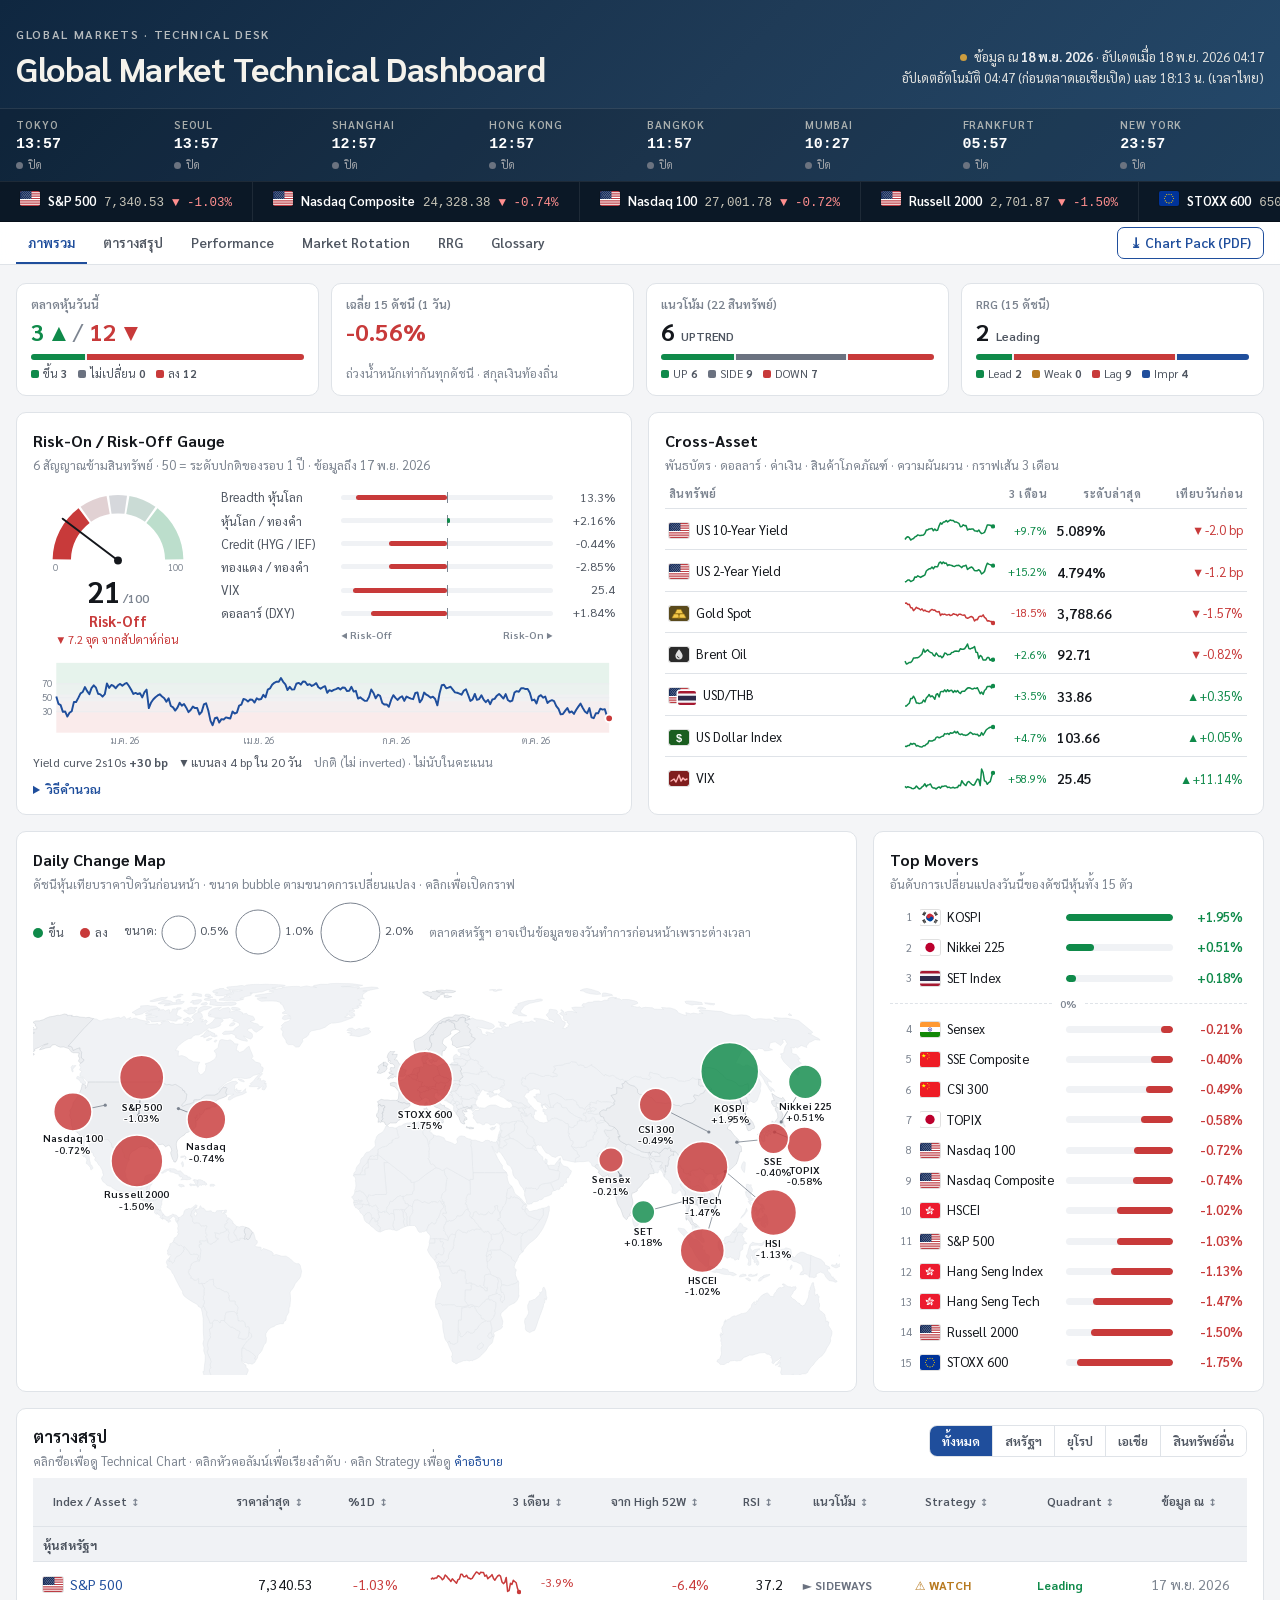
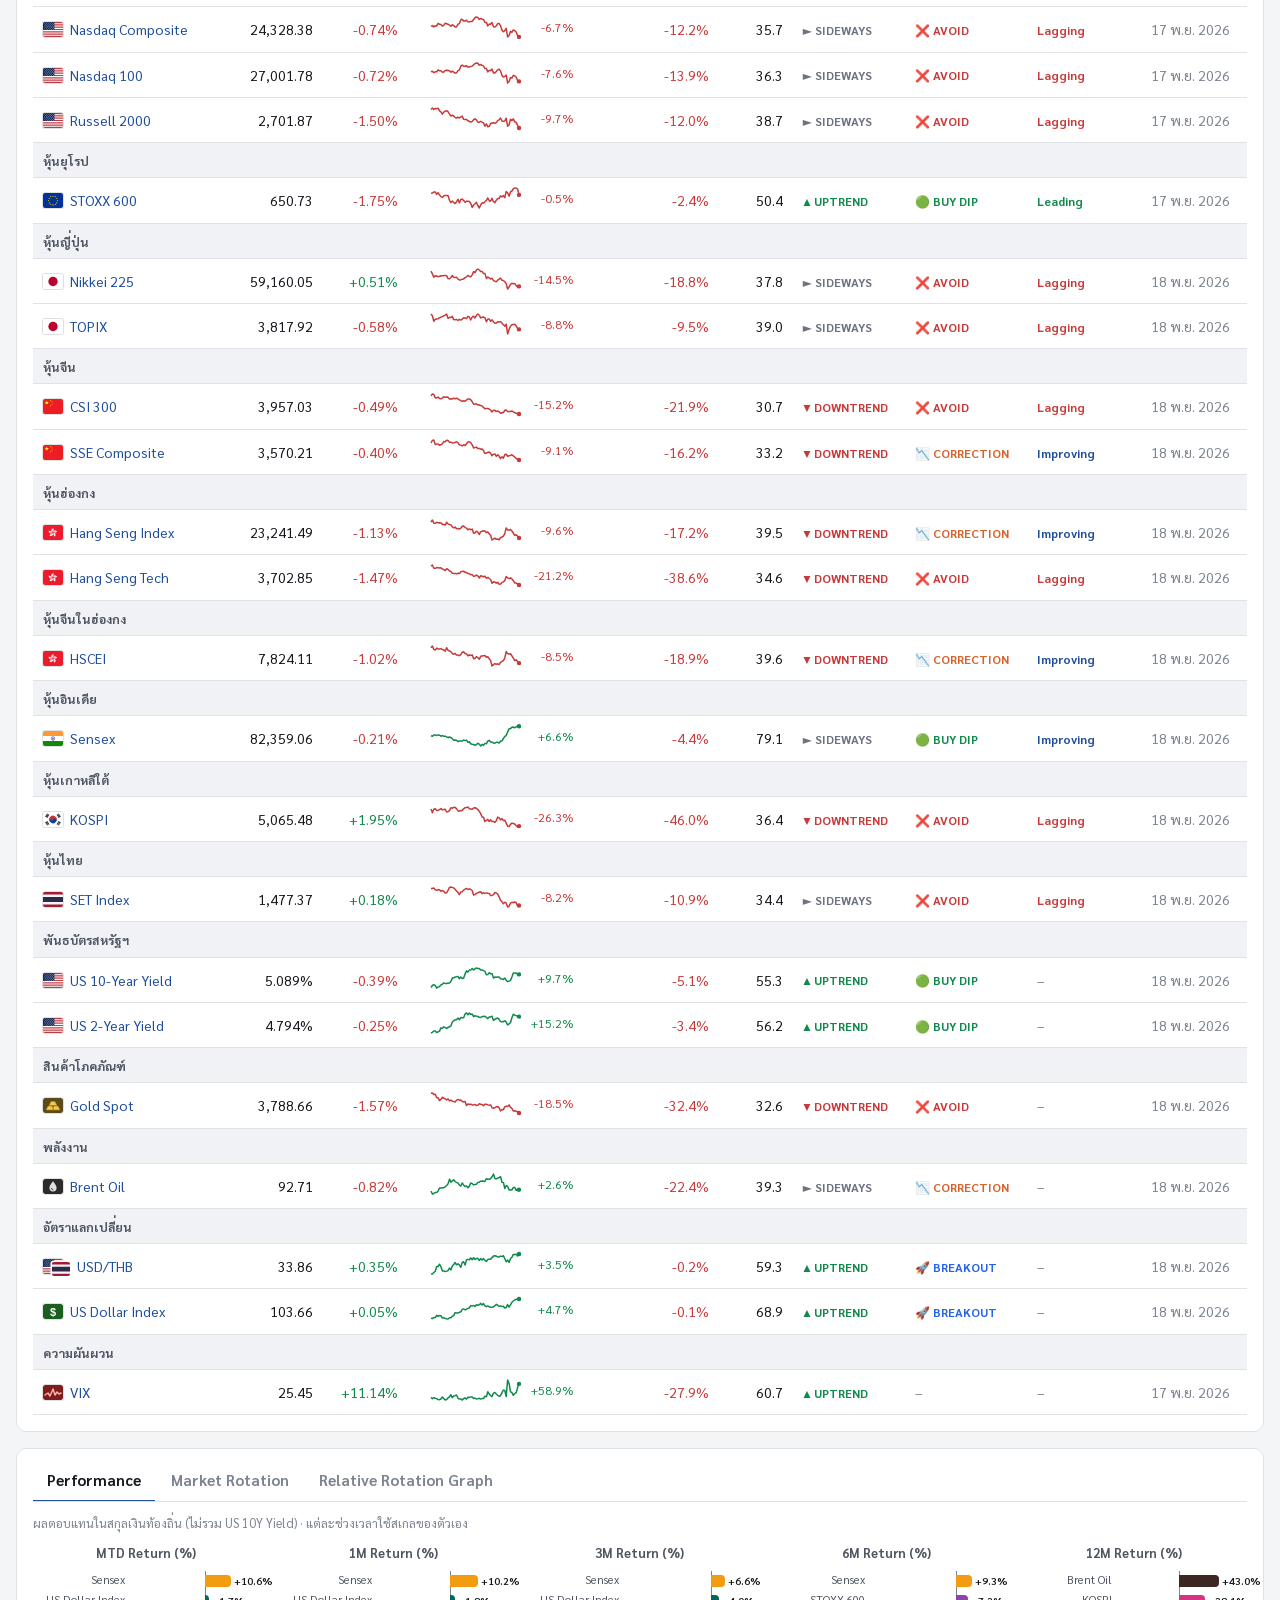
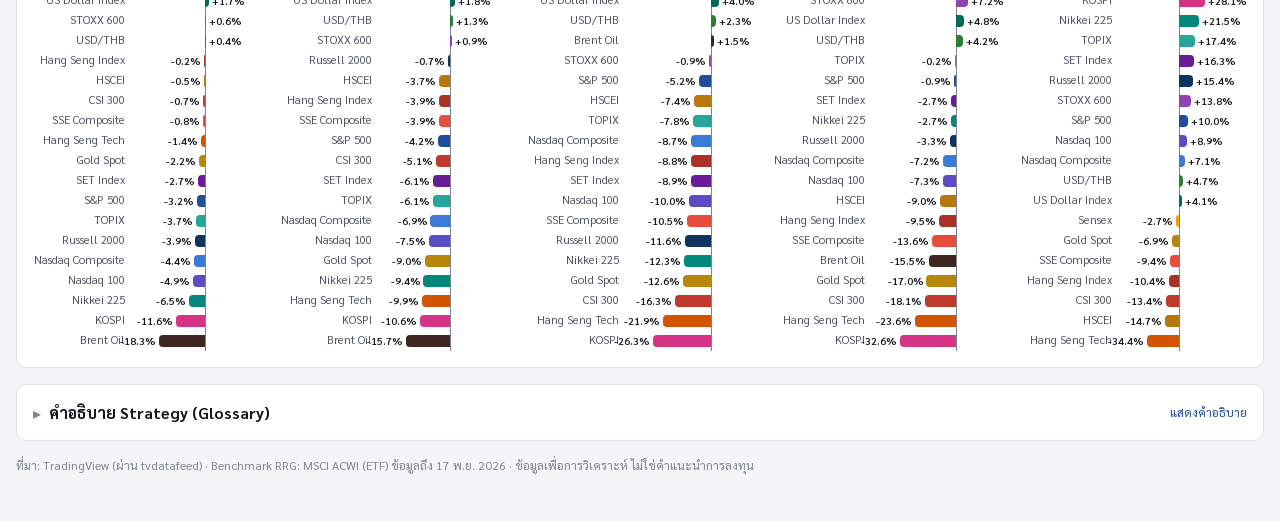
==== site/index.html @ d896a3d2 "Version query strings on CSS/JS so browsers never mix old and new files Co-Authored-By: Claude Opus " ====
<!doctype html>
<html lang="th">
<head>
<meta charset="utf-8">
<meta name="viewport" content="width=device-width, initial-scale=1">
<title>Global Market Technical Dashboard</title>
<link rel="preconnect" href="https://fonts.googleapis.com">
<link rel="stylesheet" href="https://fonts.googleapis.com/css2?family=Sarabun:wght@400;500;600;700&display=swap">
<link rel="stylesheet" href="assets/style.css?v=20261118a">
</head>
<body>
<header class="masthead">
  <div class="mast-inner">
    <div class="brand">
      <span class="eyebrow">Global Markets · Technical Desk</span>
      <h1>Global Market Technical Dashboard</h1>
    </div>
    <div class="mast-meta">
      <div><span class="live-dot"></span><span id="asof">กำลังโหลดข้อมูล…</span></div>
      <div>อัปเดตอัตโนมัติ 04:47 (ก่อนตลาดเอเชียเปิด) และ 18:13 น. (เวลาไทย)</div>
    </div>
  </div>
  <div class="clocks" id="clocks" aria-label="เวลาท้องถิ่นและสถานะตลาด"></div>
</header>
<div class="ticker-shell" aria-label="ระดับดัชนีล่าสุดและการเปลี่ยนแปลงรายวัน">
  <div class="ticker-track" id="ticker"></div>
</div>
<nav class="secnav" id="secnav" aria-label="ไปยังส่วนต่างๆ">
  <div class="secnav-inner">
    <a href="#overview">ภาพรวม</a>
    <a href="#summary">ตารางสรุป</a>
    <a href="#performance" data-tab="performance">Performance</a>
    <a href="#rotation" data-tab="rotation">Market Rotation</a>
    <a href="#rrg" data-tab="rrg">RRG</a>
    <a href="#glossary">Glossary</a>
    <a class="nav-pack" href="pack.html" target="_blank" rel="noopener" title="รวมกราฟเทคนิคทุกสินทรัพย์เป็น PDF ไฟล์เดียว">⤓ Chart Pack (PDF)</a>
  </div>
</nav>
<div class="wrap">

  <section id="overview" class="anchor">
    <div class="pulse" id="pulse"></div>

    <div class="macro-grid">
      <section class="card risk-card" id="risk" hidden>
        <div class="card-head">
          <div>
            <h2>Risk-On / Risk-Off Gauge</h2>
            <p class="sub" id="risk-sub">6 สัญญาณข้ามสินทรัพย์ · 50 = ระดับปกติของรอบ 1 ปี</p>
          </div>
        </div>
        <div class="risk-grid">
          <div class="risk-dial" id="risk-dial"></div>
          <div class="risk-comps" id="risk-comps"></div>
        </div>
        <div class="risk-hist">
          <div id="risk-hist"></div>
          <div class="risk-curve" id="risk-curve"></div>
        </div>
        <details class="risk-method">
          <summary>วิธีคำนวณ</summary>
          <ol>
            <li>แต่ละสัญญาณถูกแปลงเป็น <b>percentile เทียบกับตัวเองในรอบ 252 วันทำการ</b> (0 = ต่ำสุดของปี, 100 = สูงสุดของปี) ใช้เฉพาะข้อมูลถึงวันนั้น ไม่มองไปข้างหน้า</li>
            <li>สัญญาณที่ค่าสูงแปลว่ากลัว (VIX, ดอลลาร์แข็ง) จะกลับด้าน (100 − percentile)</li>
            <li>คะแนน = ค่าเฉลี่ยของทุกสัญญาณ · ≥ 70 Risk-On · 55–70 เอียง Risk-On · 45–55 Neutral · 30–45 เอียง Risk-Off · ≤ 30 Risk-Off</li>
            <li>ทุกสัญญาณเทียบบนปฏิทินวันทำการของตลาดสหรัฐฯ (ตาม ACWI) เพื่อให้อัตราส่วนเทียบวันเดียวกันเสมอ</li>
            <li>Yield curve 2s10s แสดงประกอบเท่านั้น ไม่นับในคะแนน เพราะ yield ขึ้นได้ทั้งตอนตลาดกล้าเสี่ยงและตอนกังวลเงินเฟ้อ</li>
          </ol>
          <p class="muted">ชี้ที่แต่ละแถบเพื่อดูความหมายของสัญญาณ · เป็นเครื่องมือดูภาวะตลาด ไม่ใช่สัญญาณซื้อขาย · HYG/IEF และทองแดง (HG1!) ใช้คำนวณเท่านั้น</p>
        </details>
      </section>

      <section class="card xasset-card">
        <h2>Cross-Asset</h2>
        <p class="sub">พันธบัตร · ดอลลาร์ · ค่าเงิน · สินค้าโภคภัณฑ์ · ความผันผวน · กราฟเส้น 3 เดือน</p>
        <div class="xasset" id="xasset"></div>
      </section>
    </div>

    <div class="overview-grid">
      <section class="card map-card">
        <div class="card-head">
          <div>
            <h2>Daily Change Map</h2>
            <p class="sub">ดัชนีหุ้นเทียบราคาปิดวันก่อนหน้า · ขนาด bubble ตามขนาดการเปลี่ยนแปลง · คลิกเพื่อเปิดกราฟ</p>
          </div>
          <div class="map-legend" id="map-legend"></div>
        </div>
        <div class="scroll-x"><div id="worldmap" class="worldmap"></div></div>
      </section>

      <aside class="side-col">
        <section class="card">
          <h2>Top Movers</h2>
          <p class="sub">อันดับการเปลี่ยนแปลงวันนี้ของดัชนีหุ้นทั้ง 15 ตัว</p>
          <div class="movers" id="movers"></div>
        </section>
      </aside>
    </div>
  </section>

  <section class="card anchor" id="summary">
    <div class="card-head">
      <div>
        <h2>ตารางสรุป</h2>
        <p class="sub">คลิกชื่อเพื่อดู Technical Chart · คลิกหัวคอลัมน์เพื่อเรียงลำดับ · คลิก Strategy เพื่อดู <a href="#glossary">คำอธิบาย</a></p>
      </div>
      <div class="seg" id="region-filter" role="group" aria-label="กรองตามภูมิภาค"></div>
    </div>
    <div class="scroll-x">
      <table class="sum" id="sum"></table>
    </div>
  </section>

  <section class="card anchor" id="analysis">
    <div class="tabs" role="tablist" id="tabs">
      <button role="tab" data-tab="performance" id="tab-performance" aria-controls="pane-performance">Performance</button>
      <button role="tab" data-tab="rotation" id="tab-rotation" aria-controls="pane-rotation">Market Rotation</button>
      <button role="tab" data-tab="rrg" id="tab-rrg" aria-controls="pane-rrg">Relative Rotation Graph</button>
    </div>

    <div class="pane" role="tabpanel" id="pane-performance" aria-labelledby="tab-performance">
      <p class="sub">ผลตอบแทนในสกุลเงินท้องถิ่น (ไม่รวม US 10Y Yield) · แต่ละช่วงเวลาใช้สเกลของตัวเอง</p>
      <div class="perf-grid" id="perf"></div>
    </div>

    <div class="pane" role="tabpanel" id="pane-rotation" aria-labelledby="tab-rotation" hidden>
      <p class="sub">ผลตอบแทนรายเดือนย้อนหลัง 6 เดือน เรียงจากดีที่สุดลงไป · เดือนล่าสุดเป็น MTD · ชี้ที่ช่องเพื่อไล่ดูสินทรัพย์เดียวกันทุกเดือน</p>
      <div class="scroll-x">
        <div class="rot-side"><span>Best ▲</span><span></span></div>
        <div class="rot" id="rot"></div>
        <div class="rot-side"><span>Worst ▼</span><span></span></div>
      </div>
    </div>

    <div class="pane" role="tabpanel" id="pane-rrg" aria-labelledby="tab-rrg" hidden>
      <p class="sub" id="rrg-sub">ดัชนีหุ้นเทียบ MSCI ACWI · รายสัปดาห์ · หาง 8 สัปดาห์</p>
      <div class="rrg-layout">
        <div id="rrg"></div>
        <div class="rrg-legend" id="rrg-legend"></div>
      </div>
    </div>
  </section>

  <details class="card collapsible anchor" id="glossary">
    <summary><h2>คำอธิบาย Strategy (Glossary)</h2><span class="toggle-hint"></span></summary>
    <p class="sub">ระบบตรวจเงื่อนไขจากบนลงล่าง และใช้ข้อแรกที่ตรง · ระยะห่างจาก High = ราคาปิดล่าสุดเทียบกับจุดสูงสุดในรอบ 52 สัปดาห์ (252 วันทำการ) · คำนวณจากราคาปิดรายวันล่าสุด</p>
    <div class="scroll-x">
      <table class="gloss">
        <thead><tr><th>ลำดับ</th><th>Strategy</th><th>เงื่อนไขที่ทำให้ขึ้น flag</th><th>อ่านอย่างไร / Action</th></tr></thead>
        <tbody>
          <tr>
            <td class="num">1</td>
            <td><span class="chip s-AVOID">❌ AVOID</span></td>
            <td><b>ดัชนีหุ้น:</b> อยู่ใน quadrant <span class="chip q-Lagging">Lagging</span> บน RRG<br><b>สินทรัพย์อื่น</b> (ทอง, น้ำมัน, USD/THB, DXY): แนวโน้มเป็น DOWNTREND<br><span class="muted">US10Y, US2Y และ VIX ไม่มี Strategy เพราะไม่ใช่กราฟราคา (เป็นอัตราผลตอบแทนพันธบัตรและดัชนีความกลัว)</span><br><span class="muted">มีสิทธิ์เหนือกฎข้ออื่นทั้งหมด</span></td>
            <td>ตลาดอ่อนกว่าภาพรวมโลกและโมเมนตัมยังแย่ลง ราคาที่ลงมาเยอะอาจไม่ใช่ "ของถูก" แต่เป็น falling knife · <b>ลดน้ำหนักหรือหลีกเลี่ยงไปก่อน</b></td>
          </tr>
          <tr>
            <td class="num">2</td>
            <td><span class="chip s-BREAKOUT">🚀 BREAKOUT</span></td>
            <td>ห่างจาก High <b>น้อยกว่า 2%</b> (ทำ New High หรือจ่อเบรกไฮ)</td>
            <td>แข็งแรงที่สุด แต่ราคาแพงแล้ว · <b>คนมีของ:</b> Let profit run · <b>คนไม่มีของ:</b> ระวังไล่ราคา เพราะต้นทุนสูง</td>
          </tr>
          <tr>
            <td class="num">3</td>
            <td><span class="chip s-BUY-DIP">🟢 BUY DIP</span></td>
            <td>ห่างจาก High <b>-2% ถึง -10%</b> และราคา<b>ยังยืนเหนือ EMA50</b></td>
            <td>ยังเป็นขาขึ้น แต่ย่อตัวลงมาในโซนปลอดภัย · <b>จังหวะเข้า "ไม้แรก" หรือซื้อเพิ่มที่ได้เปรียบที่สุด</b></td>
          </tr>
          <tr>
            <td class="num">4</td>
            <td><span class="chip s-WATCH">⚠️ WATCH</span></td>
            <td>ห่างจาก High <b>-2% ถึง -10%</b> แต่ราคา<b>หลุดต่ำกว่า EMA50</b> แล้ว</td>
            <td>ย่อตัวแล้วทรงเริ่มเสีย · <b>อย่าเพิ่งรับมีด</b> รอให้กราฟกลับมายืนเหนือ EMA50 ได้ก่อน</td>
          </tr>
          <tr>
            <td class="num">5</td>
            <td><span class="chip s-CORRECTION">📉 CORRECTION</span></td>
            <td>ห่างจาก High <b>มากกว่า -10%</b></td>
            <td>พักตัวลึกเกินไป · <b>ระวังจนกว่าโมเมนตัมจะกลับมา</b> ให้ดูประกอบกับ quadrant (Improving = เริ่มฟื้น) และ Bullish divergence ในหน้ากราฟ</td>
          </tr>
        </tbody>
      </table>
    </div>

    <h3 class="gh">ตัวประกอบที่ใช้ตัดสิน</h3>
    <div class="gloss-grid">
      <div>
        <b>แนวโน้ม (Trend)</b>
        <ul>
          <li><span class="chip t-UPTREND">▲ UPTREND</span> ราคา &gt; EMA50 &gt; EMA200</li>
          <li><span class="chip t-DOWNTREND">▼ DOWNTREND</span> ราคา &lt; EMA50 &lt; EMA200</li>
          <li><span class="chip t-SIDEWAYS">► SIDEWAYS</span> กรณีอื่นทั้งหมด เช่น ราคาอยู่ระหว่าง 2 เส้น</li>
        </ul>
      </div>
      <div>
        <b>Quadrant (RRG เทียบ MSCI ACWI)</b>
        <ul>
          <li><span class="chip q-Leading">Leading</span> แข็งกว่าตลาดโลก และยังแข็งขึ้น</li>
          <li><span class="chip q-Weakening">Weakening</span> แข็งกว่าตลาดโลก แต่เริ่มแผ่ว</li>
          <li><span class="chip q-Lagging">Lagging</span> อ่อนกว่าตลาดโลก และยังอ่อนลง</li>
          <li><span class="chip q-Improving">Improving</span> อ่อนกว่าตลาดโลก แต่เริ่มฟื้น</li>
        </ul>
        <span class="muted">วงจรปกติหมุนตามเข็มนาฬิกา: Improving → Leading → Weakening → Lagging · มีเฉพาะดัชนีหุ้น</span>
      </div>
      <div>
        <b>RSI (14) ในหน้ากราฟ</b>
        <ul>
          <li><b>Overbought</b> RSI ≥ 70 · <b>Oversold</b> RSI ≤ 30 · นอกนั้น Neutral</li>
          <li><b>Bullish divergence</b> ราคาทำจุดต่ำใหม่ แต่ RSI ทำจุดต่ำที่สูงขึ้น = แรงขายเริ่มหมด</li>
          <li><b>Bearish divergence</b> ราคาทำจุดสูงใหม่ แต่ RSI ทำจุดสูงที่ต่ำลง = แรงซื้อเริ่มหมด</li>
        </ul>
      </div>
    </div>
    <p class="muted" style="margin:12px 0 0;font-size:12px">Strategy เป็นการคัดกรองเชิงปริมาณตามกฎด้านบนเท่านั้น ควรดูกราฟและแนวรับแนวต้านประกอบเสมอ · ไม่ใช่คำแนะนำการลงทุน</p>
  </details>

  <footer class="foot" id="foot">ที่มา: TradingView</footer>
</div>
<script src="assets/vendor/d3.min.js"></script>
<script src="assets/vendor/topojson-client.min.js"></script>
<script src="assets/common.js?v=20261118a"></script>
<script src="assets/worldmap.js?v=20261118a"></script>
<script src="assets/overview.js?v=20261118a"></script>
<script src="assets/dashboard.js?v=20261118a"></script>
</body>
</html>
---- site/assets/style.css ----
:root {
  color-scheme: light;
  --bg: #f4f5f7;
  --surface: #ffffff;
  --surface-2: #f0f2f5;
  --border: #dfe3e8;
  --text: #14171c;
  --text-2: #4f5661;
  --text-3: #7c8490;
  --accent: #1f4e9c;
  --up: #0f8a4a;
  --down: #c83a3a;
  --neutral: #6b7280;
  --warn: #b7791f;
  --grid: #eceef1;
  --q-leading: rgba(15, 138, 74, .08);
  --q-weakening: rgba(183, 121, 31, .09);
  --q-lagging: rgba(200, 58, 58, .08);
  --q-improving: rgba(31, 78, 156, .08);
  --candle-up: #26a69a;
  --candle-down: #ef5350;
  --ema50: #2962ff;
  --ema200: #c2185b;
  --rsi: #5b6bd6;
  --support: #0f8a4a;
  --resist: #c83a3a;
  --div-bull: #0f8a4a;
  --div-bear: #c83a3a;
}
@media screen and (prefers-color-scheme: dark) {
  :root:not([data-theme="light"]) {
    color-scheme: dark;
    --bg: #111317;
    --surface: #1a1d22;
    --surface-2: #22262c;
    --border: #2e333a;
    --text: #eceef1;
    --text-2: #b4bac3;
    --text-3: #868d97;
    --accent: #6fa0f0;
    --up: #36c27a;
    --down: #ef6b6b;
    --neutral: #9aa1ab;
    --warn: #e3a948;
    --grid: #262a31;
    --q-leading: rgba(54, 194, 122, .10);
    --q-weakening: rgba(227, 169, 72, .10);
    --q-lagging: rgba(239, 107, 107, .10);
    --q-improving: rgba(111, 160, 240, .10);
    --ema50: #5b8cff;
    --ema200: #f06292;
    --rsi: #8f9cf0;
    --support: #36c27a;
    --resist: #ef6b6b;
    --div-bull: #36c27a;
    --div-bear: #ef6b6b;
  }
}
:root[data-theme="dark"] {
  color-scheme: dark;
  --bg: #111317; --surface: #1a1d22; --surface-2: #22262c; --border: #2e333a;
  --text: #eceef1; --text-2: #b4bac3; --text-3: #868d97; --accent: #6fa0f0;
  --up: #36c27a; --down: #ef6b6b; --neutral: #9aa1ab; --warn: #e3a948; --grid: #262a31;
  --q-leading: rgba(54,194,122,.10); --q-weakening: rgba(227,169,72,.10);
  --q-lagging: rgba(239,107,107,.10); --q-improving: rgba(111,160,240,.10);
  --ema50: #5b8cff; --ema200: #f06292; --rsi: #8f9cf0;
  --support: #36c27a; --resist: #ef6b6b; --div-bull: #36c27a; --div-bear: #ef6b6b;
}

* { box-sizing: border-box; }
html, body { margin: 0; }
body {
  background: var(--bg);
  color: var(--text);
  font-family: "Sarabun", "Noto Sans Thai", system-ui, -apple-system, "Segoe UI", sans-serif;
  font-size: 14px;
  line-height: 1.45;
}
a { color: var(--accent); text-decoration: none; }
a:hover { text-decoration: underline; }

.wrap { max-width: 1320px; margin: 0 auto; padding: 0 16px 48px; }
/* ---------- masthead + ticker ribbon (fixed colors, same in light/dark) ---------- */
.masthead { background: linear-gradient(135deg, #0f2740 0%, #1f3b57 55%, #24496b 100%); color: #f4f2ec; }
.mast-inner {
  max-width: 1320px; margin: 0 auto; padding: 26px 16px 20px;
  display: flex; flex-wrap: wrap; gap: 12px 32px; align-items: flex-end; justify-content: space-between;
}
.brand { display: flex; flex-direction: column; gap: 6px; }
.brand .eyebrow { font-size: 12px; letter-spacing: .14em; text-transform: uppercase; opacity: .72; font-weight: 600; }
.brand h1 { margin: 0; font-size: clamp(24px, 3.4vw, 34px); font-weight: 700; letter-spacing: -.01em; line-height: 1.15; }
.mast-meta { text-align: right; font-size: 13px; line-height: 1.6; opacity: .9; }
.mast-meta b { color: #fff; }
.live-dot {
  display: inline-block; width: 7px; height: 7px; border-radius: 50%; background: #e0a83c;
  margin-right: 7px; position: relative; top: -1px; box-shadow: 0 0 0 0 rgba(224,168,60,.6);
  animation: pulse 2.4s ease-out infinite;
}
@keyframes pulse { 0% { box-shadow: 0 0 0 0 rgba(224,168,60,.55); } 70%,100% { box-shadow: 0 0 0 7px rgba(224,168,60,0); } }

.ticker-shell { background: #0b1826; border-top: 1px solid rgba(255,255,255,.08); border-bottom: 1px solid rgba(0,0,0,.3); overflow: hidden; margin-bottom: 20px; }
.ticker-track { display: flex; width: max-content; animation: ticker-scroll 70s linear infinite; }
.ticker-shell:hover .ticker-track { animation-play-state: paused; }
.ticker-track .dup { display: contents; }
@keyframes ticker-scroll { from { transform: translateX(0); } to { transform: translateX(-50%); } }
.ticker-item {
  display: flex; align-items: baseline; gap: 8px; padding: 9px 20px; font-size: 13px; white-space: nowrap;
  color: #e7e4d8; border-right: 1px solid rgba(255,255,255,.08); text-decoration: none;
}
a.ticker-item:hover { background: rgba(255,255,255,.06); text-decoration: none; }
.ticker-item b { font-weight: 600; color: #fff; }
.ticker-item .lvl, .ticker-item .chg { font-variant-numeric: tabular-nums; font-family: ui-monospace, "Cascadia Mono", Consolas, monospace; font-size: 12.5px; }
.ticker-item .lvl { color: #c9c6b9; }
.ticker-up { color: #5fd15f; }
.ticker-down { color: #ff8f8f; }
.ticker-flat { color: #b4b2a8; }
@media (prefers-reduced-motion: reduce) {
  .ticker-track { animation: none; }
  .ticker-shell { overflow-x: auto; }
  .ticker-track .dup { display: none; }
}

.card {
  background: var(--surface); border: 1px solid var(--border); border-radius: 10px;
  padding: 16px; margin-bottom: 16px;
}
.card h2 { font-size: 16px; margin: 0 0 4px; }
.card .sub { color: var(--text-3); font-size: 12.5px; margin: 0 0 12px; }
.scroll-x { overflow-x: auto; -webkit-overflow-scrolling: touch; }

/* ---------- daily change world map ---------- */
.worldmap svg { display: block; width: 100%; height: auto; }
.worldmap .land { fill: var(--surface-2); stroke: var(--border); stroke-width: .6; }
.worldmap .home { fill: var(--grid); stroke: var(--text-3); stroke-opacity: .35; }
.worldmap .leader { stroke: var(--text-3); stroke-width: 1; fill: none; }
.worldmap .anchor { fill: var(--text-3); }
.worldmap .bub { cursor: pointer; }
.worldmap .bub circle { stroke: var(--surface); stroke-width: 2; fill-opacity: .82; }
.worldmap .bub:hover circle { fill-opacity: 1; }
.worldmap .bub.up circle { fill: var(--up); }
.worldmap .bub.down circle { fill: var(--down); }
.worldmap .bub.flat circle { fill: var(--neutral); }
.worldmap .bub text {
  font-size: 13px; font-weight: 600; fill: var(--text); text-anchor: middle;
  paint-order: stroke; stroke: var(--surface); stroke-width: 3px; stroke-linejoin: round; pointer-events: none;
}
.worldmap .bub text.v { font-weight: 500; font-variant-numeric: tabular-nums; }
.map-legend { display: flex; flex-wrap: wrap; align-items: center; gap: 6px 16px; font-size: 12px; color: var(--text-2); margin-bottom: 4px; }
.map-legend svg { vertical-align: middle; }
.map-legend .sw { display: inline-block; width: 10px; height: 10px; border-radius: 50%; margin-right: 5px; vertical-align: -1px; }


/* ---------- market clocks (inside masthead) ---------- */
.clocks { border-top: 1px solid rgba(255,255,255,.10); background: rgba(0,0,0,.14); }
.clocks-inner {
  max-width: 1320px; margin: 0 auto; padding: 8px 16px;
  display: grid; grid-template-columns: repeat(8, minmax(0, 1fr)); gap: 6px 14px;
}
.clk { display: flex; flex-direction: column; gap: 1px; min-width: 0; color: #e7e4d8; }
.clk .city { font-size: 11px; letter-spacing: .08em; text-transform: uppercase; opacity: .7; font-weight: 600; white-space: nowrap; overflow: hidden; text-overflow: ellipsis; }
.clk .time { font-family: ui-monospace, "Cascadia Mono", Consolas, monospace; font-size: 15px; font-weight: 600; color: #fff; font-variant-numeric: tabular-nums; }
.clk .st { font-size: 11px; display: inline-flex; align-items: center; gap: 5px; }
.clk .st i { width: 7px; height: 7px; border-radius: 50%; background: #6b7380; display: inline-block; }
.clk.open .st { color: #7fe07f; }
.clk.open .st i { background: #4cd964; box-shadow: 0 0 0 3px rgba(76,217,100,.18); }
.clk.lunch .st { color: #f0c36a; }
.clk.lunch .st i { background: #e0a83c; }
.clk.closed .st { color: #a7a9ad; }

/* ---------- sticky section nav ---------- */
.secnav {
  position: sticky; top: 0; z-index: 20; background: color-mix(in srgb, var(--surface) 92%, transparent);
  backdrop-filter: blur(8px); border-bottom: 1px solid var(--border); margin-bottom: 18px;
}
.secnav-inner { max-width: 1320px; margin: 0 auto; padding: 0 16px; display: flex; gap: 4px; overflow-x: auto; scrollbar-width: none; }
.secnav-inner::-webkit-scrollbar { display: none; }
.secnav a {
  padding: 11px 12px 9px; font-size: 13.5px; font-weight: 600; color: var(--text-2); white-space: nowrap;
  border-bottom: 2px solid transparent; text-decoration: none;
}
.secnav a:hover { color: var(--text); text-decoration: none; }
.secnav a.on { color: var(--accent); border-bottom-color: var(--accent); }
.secnav a.nav-pack { margin-left: auto; align-self: center; padding: 5px 12px; border: 1px solid var(--accent); border-radius: 7px; color: var(--accent); }
.secnav a.nav-pack:hover { background: var(--accent); color: #fff; }
.anchor { scroll-margin-top: 58px; }
.ticker-shell { margin-bottom: 0; }

/* ---------- shared card header ---------- */
.card-head { display: flex; flex-wrap: wrap; justify-content: space-between; align-items: flex-start; gap: 8px 16px; margin-bottom: 8px; }
.card-head .sub { margin-bottom: 0; }

/* ---------- Market Pulse ---------- */
.pulse { display: grid; grid-template-columns: repeat(4, minmax(0, 1fr)); gap: 12px; margin-bottom: 16px; }
.tile {
  background: var(--surface); border: 1px solid var(--border); border-radius: 10px; padding: 12px 14px;
  display: flex; flex-direction: column; gap: 4px; min-width: 0;
}
.tile .k { font-size: 12px; color: var(--text-3); font-weight: 600; }
.tile .v { font-size: 24px; font-weight: 700; line-height: 1.2; font-variant-numeric: tabular-nums; white-space: nowrap; overflow: hidden; text-overflow: ellipsis; }
.tile .v small { font-size: 12px; font-weight: 600; color: var(--text-2); }
.tile .v .sep { color: var(--text-3); font-weight: 400; }
.tile .d { font-size: 12px; margin-top: auto; }
.stack { display: flex; height: 6px; border-radius: 3px; overflow: hidden; gap: 2px; background: var(--surface-2); margin: 4px 0 6px; }
.stack span { display: block; height: 100%; }
.stack-key { display: flex; flex-wrap: wrap; gap: 2px 10px; color: var(--text-2); font-size: 11.5px; }
.stack-key i { display: inline-block; width: 8px; height: 8px; border-radius: 2px; margin-right: 4px; }
.strat-counts { display: flex; flex-wrap: wrap; gap: 3px 10px; }
.strat-counts .chip { font-size: 11px; }
.strat-counts b { font-size: 12px; color: var(--text); }

/* ---------- asset icons (flags / drawn icons) ---------- */
.aicon { display: inline-flex; align-items: center; vertical-align: -2px; margin-right: 7px; flex: none; }
.aicon .flag, .aicon svg { display: block; width: 20px; height: 15px; border-radius: 2px; object-fit: cover;
  box-shadow: 0 0 0 1px rgba(0,0,0,.12); }
.aicon.pair { position: relative; width: 27px; height: 15px; }
.aicon.pair .flag { position: absolute; top: 0; }
.aicon.pair .flag:first-child { left: 0; }
.aicon.pair .flag:last-child { left: 9px; top: 3px; width: 18px; height: 13.5px; box-shadow: 0 0 0 1.5px var(--surface); }
.ticker-item .aicon { margin-right: 0; vertical-align: -3px; }
.ticker-item .aicon.pair .flag:last-child { box-shadow: 0 0 0 1.5px #0b1826; }
.chart-head h1 .aicon { vertical-align: 0; margin-right: 10px; }
.chart-head h1 .aicon .flag, .chart-head h1 .aicon svg { width: 28px; height: 21px; }
.mv .nm, .xasset .n { display: inline-flex; align-items: center; min-width: 0; }
.chart-head h1 .aicon.pair { width: 38px; height: 21px; }
.chart-head h1 .aicon.pair .flag:last-child { left: 12px; top: 4px; width: 24px; height: 18px; }

/* ---------- macro row: Risk gauge (left half) + Cross-Asset (right half) ---------- */
.macro-grid { display: grid; grid-template-columns: minmax(0, 1fr) minmax(0, 1fr); gap: 16px; margin-bottom: 16px; align-items: stretch; }
.macro-grid .card { margin-bottom: 0; }

/* ---------- Risk-On / Risk-Off gauge ---------- */
.risk-grid { display: grid; grid-template-columns: 170px minmax(0, 1fr); gap: 18px; align-items: center; }
.risk-dial { text-align: center; }
.risk-dial svg { display: block; width: 100%; max-width: 170px; margin: 0 auto; }
.rd-tick, .rh-tick { font-size: 10px; fill: var(--text-3); }
.rd-tick { font-size: 14px; }
.rd-score { font-size: 30px; font-weight: 700; line-height: 1; margin-top: 2px; font-variant-numeric: tabular-nums; }
.rd-score small { font-size: 12px; color: var(--text-3); font-weight: 600; margin-left: 2px; }
.rd-label { font-size: 15px; font-weight: 700; margin-top: 4px; }
.rd-chg { font-size: 11.5px; margin-top: 1px; }
.risk-comps { display: flex; flex-direction: column; gap: 5px; }
.rc { display: grid; grid-template-columns: 112px minmax(0, 1fr) 54px; align-items: center; gap: 8px; font-size: 12.5px; cursor: help; }
.rc-name { white-space: nowrap; overflow: hidden; text-overflow: ellipsis; color: var(--text-2); }
.rc-raw { text-align: right; font-variant-numeric: tabular-nums; color: var(--text-2); font-size: 12px; }
.rc-bar { position: relative; height: 5px; background: var(--surface-2); border-radius: 3px; }
.rc-bar .mid { position: absolute; left: 50%; top: -3px; bottom: -3px; width: 1px; background: var(--text-3); }
.rc-bar b { position: absolute; top: 0; bottom: 0; border-radius: 3px; }
.rc-bar b.on { background: var(--up); }
.rc-bar b.off { background: var(--down); }
.rc-axis { cursor: default; }
.rc-axis .ax { display: flex; justify-content: space-between; font-size: 10.5px; color: var(--text-3); font-weight: 600; }
.risk-hist { margin-top: 10px; }
.risk-hist svg { display: block; width: 100%; height: auto; }
.risk-curve { display: flex; flex-wrap: wrap; gap: 2px 12px; font-size: 12px; margin-top: 6px; color: var(--text-2); }
.risk-method { margin-top: 8px; font-size: 12.5px; color: var(--text-2); }
.risk-method summary { cursor: pointer; color: var(--accent); font-weight: 600; width: max-content; }
.risk-method ol { margin: 8px 0 4px; padding-left: 20px; }
.risk-method li { margin: 3px 0; }
.risk-method p { margin: 4px 0 0; }
.xasset-card .xasset a, .xasset-card .xh { grid-template-columns: minmax(0, 1fr) 146px 84px 92px; padding: 6px 4px; align-items: center; }
.xasset-card .xh { display: grid; gap: 10px; padding-top: 0; border-bottom: 1px solid var(--border);
  font-size: 11px; font-weight: 700; color: var(--text-3); text-transform: uppercase; letter-spacing: .04em; }
.xasset-card .xh span:not(:first-child) { text-align: right; }
.xasset-card .spark span { font-size: 11.5px; }
.xasset-card { display: flex; flex-direction: column; }
.xasset-card .xasset { flex: 1; justify-content: space-between; }  /* rows spread to match the gauge card height */
@media (max-width: 1100px) {
  .macro-grid { grid-template-columns: minmax(0, 1fr); }
}
@media (max-width: 640px) {
  .risk-grid { grid-template-columns: minmax(0, 1fr); }
  .xasset-card .xasset a { grid-template-columns: minmax(0, 1fr) 76px 80px; }
  .xasset-card .spark, .xasset-card .xh .sp { display: none; }
}

/* ---------- overview: map + side column ---------- */
.overview-grid { display: grid; grid-template-columns: minmax(0, 2.15fr) minmax(280px, 1fr); gap: 16px; align-items: stretch; margin-bottom: 16px; }
.overview-grid .card { margin-bottom: 0; }
.side-col { display: flex; flex-direction: column; gap: 16px; }
.map-card { display: flex; flex-direction: column; min-width: 0; }
.map-card > .scroll-x { flex: 1; display: flex; align-items: center; }
.map-card > .scroll-x > .worldmap { flex: 1; }
.side-col, .side-col .card { min-width: 0; }
.worldmap { min-width: 640px; }
.map-legend { margin-bottom: 0; }

.side-col > .card { flex: 1; display: flex; flex-direction: column; }
.movers { flex: 1; display: flex; flex-direction: column; justify-content: space-between; }
.mv {
  display: grid; grid-template-columns: 18px minmax(0, 1.3fr) minmax(0, 1fr) 62px; align-items: center; gap: 8px;
  padding: 3px 4px; border-radius: 6px; color: var(--text); text-decoration: none; font-size: 13px;
}
.mv:hover { background: var(--surface-2); text-decoration: none; }
.mv .rk { font-size: 11px; color: var(--text-3); text-align: right; font-variant-numeric: tabular-nums; }
.mv .nm { white-space: nowrap; overflow: hidden; text-overflow: ellipsis; }
.mv .bar { height: 7px; background: var(--surface-2); border-radius: 4px; overflow: hidden; }
.mv .bar i { display: block; height: 100%; border-radius: 4px; }
.mv .bar i.pos { background: var(--up); }
.mv .bar i.neg { background: var(--down); margin-left: auto; }
.mv .pc { text-align: right; font-variant-numeric: tabular-nums; font-weight: 600; }
.mv-zero { display: flex; align-items: center; gap: 8px; font-size: 10.5px; color: var(--text-3); font-weight: 600; }
.mv-zero::before, .mv-zero::after { content: ""; flex: 1; border-top: 1px dashed var(--border); }

.xasset { display: flex; flex-direction: column; gap: 0; margin: 0; }
.xasset a {
  display: grid; grid-template-columns: minmax(0, 1fr) auto 84px; align-items: baseline; gap: 10px;
  padding: 7px 4px; border: 0; border-bottom: 1px solid var(--border); border-radius: 0; background: none;
  color: var(--text); text-decoration: none;
}
.xasset a:last-child { border-bottom: 0; }
.xasset a:hover { background: var(--surface-2); text-decoration: none; }
.xasset .n { font-size: 13px; color: var(--text); flex-direction: row; }
.xasset .l { font-size: 14px; font-weight: 600; font-variant-numeric: tabular-nums; }
.xasset .c { font-size: 12.5px; text-align: right; font-variant-numeric: tabular-nums; }
.xasset .c.up { color: var(--up); }
.xasset .c.down { color: var(--down); }
.xasset .c.flat { color: var(--text-3); }

/* ---------- segmented filter ---------- */
.seg { display: inline-flex; border: 1px solid var(--border); border-radius: 8px; overflow: hidden; flex-wrap: wrap; }
.seg button {
  background: var(--surface); border: 0; border-right: 1px solid var(--border); color: var(--text-2);
  padding: 6px 12px; font: inherit; font-size: 12.5px; font-weight: 600; cursor: pointer;
}
.seg button:last-child { border-right: 0; }
.seg button:hover { background: var(--surface-2); }
.seg button[aria-pressed="true"] { background: var(--accent); color: #fff; }

/* ---------- summary table extras ---------- */
table.sum th { padding: 0; }
table.sum th button {
  all: unset; box-sizing: border-box; display: flex; align-items: center; gap: 4px; width: 100%;
  padding: 8px 10px; cursor: pointer; font-size: 12px; font-weight: 600; color: var(--text-2);
}
table.sum th.num button { justify-content: flex-end; }
table.sum th button:hover { color: var(--text); }
table.sum th button:focus-visible { outline: 2px solid var(--accent); outline-offset: -2px; }
table.sum th .si { font-size: 10px; color: var(--text-3); }
table.sum th[aria-sort="ascending"] .si, table.sum th[aria-sort="descending"] .si { color: var(--accent); }
.spark { display: inline-flex; align-items: center; gap: 6px; justify-content: flex-end; }
.spark svg { display: block; }
.spark span { min-width: 46px; text-align: right; font-size: 12px; line-height: 1; }
table.sum td { vertical-align: middle; }

/* ---------- tabs ---------- */
.tabs { display: flex; gap: 2px; border-bottom: 1px solid var(--border); margin: -4px 0 12px; overflow-x: auto; scrollbar-width: none; }
.tabs button {
  background: none; border: 0; border-bottom: 2px solid transparent; padding: 8px 14px 9px; margin-bottom: -1px;
  font: inherit; font-size: 15px; font-weight: 700; color: var(--text-3); cursor: pointer; white-space: nowrap;
}
.tabs button:hover { color: var(--text); }
.tabs button[aria-selected="true"] { color: var(--text); border-bottom-color: var(--accent); }
.tabs button:focus-visible { outline: 2px solid var(--accent); outline-offset: -2px; border-radius: 4px; }

@media (max-width: 1100px) {
  .pulse { grid-template-columns: repeat(2, minmax(0, 1fr)); }
  .overview-grid { grid-template-columns: minmax(0, 1fr); }
  .side-col { display: grid; grid-template-columns: minmax(0, 1fr) minmax(0, 1fr); }
  .clocks-inner { grid-template-columns: repeat(4, minmax(0, 1fr)); }
}
@media (max-width: 640px) {
  .pulse { grid-template-columns: repeat(2, minmax(0, 1fr)); }
  .side-col { grid-template-columns: minmax(0, 1fr); }
  .clocks-inner { grid-template-columns: repeat(4, minmax(0, 1fr)); gap: 6px 8px; }
  .clk .time { font-size: 13px; }
  .tile .v { font-size: 20px; }
}

/* ---------- performance ---------- */
.perf-grid { display: grid; grid-template-columns: repeat(5, minmax(200px, 1fr)); gap: 20px; }
.perf-panel h3 { font-size: 13px; margin: 0 0 8px; text-align: center; color: var(--text-2); }
.perf-row { display: grid; grid-template-columns: 92px 1fr; align-items: center; height: 20px; gap: 6px; }
.perf-row .lbl { font-size: 11.5px; color: var(--text-2); text-align: right; white-space: nowrap; overflow: hidden; text-overflow: ellipsis; }
.perf-track { position: relative; height: 100%; }
.perf-track .zero { position: absolute; top: 0; bottom: 0; width: 1px; background: var(--text-3); }
.perf-bar { position: absolute; top: 4px; height: 12px; }
.perf-bar.pos { border-radius: 0 4px 4px 0; }
.perf-bar.neg { border-radius: 4px 0 0 4px; }
.perf-val { position: absolute; top: 2px; font-size: 10.5px; font-weight: 600; color: var(--text); white-space: nowrap; }

/* ---------- rotation ---------- */
.rot { display: grid; gap: 2px; min-width: 640px; }
.rot .mh { text-align: center; font-weight: 700; font-size: 12.5px; padding: 2px 0 6px; line-height: 1.2; }
.rot .mh small { display: block; font-weight: 500; color: var(--text-3); }
.rot .cell {
  color: #fff; border-radius: 3px; padding: 4px 4px; text-align: center; min-height: 40px;
  display: flex; flex-direction: column; justify-content: center; cursor: default;
  transition: opacity .12s;
}
.rot .cell b { font-size: 11.5px; line-height: 1.15; }
.rot .cell span { font-size: 11px; opacity: .92; }
.rot.focus .cell { opacity: .22; }
.rot.focus .cell.on { opacity: 1; outline: 2px solid var(--text); outline-offset: -2px; }
.rot-side { display: flex; justify-content: space-between; font-size: 11px; font-weight: 700; color: var(--text-3); margin-bottom: 2px; }

/* ---------- RRG ---------- */
.rrg-layout { display: grid; grid-template-columns: minmax(0, 1fr) 220px; gap: 16px; align-items: start; }
#rrg svg { width: 100%; height: auto; display: block; }
#rrg text { font-family: inherit; }
.rrg-legend { display: flex; flex-direction: column; gap: 2px; }
.rrg-legend button {
  display: flex; align-items: center; gap: 8px; width: 100%; text-align: left;
  background: none; border: 1px solid transparent; border-radius: 6px; padding: 4px 8px;
  color: var(--text); font: inherit; font-size: 12.5px; cursor: pointer;
}
.rrg-legend button:hover { background: var(--surface-2); }
.rrg-legend button.off { color: var(--text-3); }
.rrg-legend button.off .sw { opacity: .25; }
.rrg-legend .sw { width: 12px; height: 12px; border-radius: 50%; flex: none; }
.rrg-legend .q { margin-left: auto; font-size: 11px; color: var(--text-3); }
.rrg-legend .tools { display: flex; gap: 6px; margin-bottom: 6px; }
.rrg-legend .tools button { width: auto; border-color: var(--border); font-size: 11.5px; padding: 2px 8px; }
.rrg-series { transition: opacity .12s; }
#rrg.hl .rrg-series { opacity: .12; }
#rrg.hl .rrg-series.on { opacity: 1; }

/* ---------- summary table ---------- */
table.sum { width: 100%; border-collapse: collapse; min-width: 720px; }
table.sum th, table.sum td { padding: 7px 10px; border-bottom: 1px solid var(--border); text-align: left; white-space: nowrap; }
table.sum th { font-size: 12px; color: var(--text-2); font-weight: 600; background: var(--surface-2); position: sticky; top: 0; }
table.sum td.num, table.sum th.num { text-align: right; font-variant-numeric: tabular-nums; }
table.sum tr.grp td { background: var(--surface-2); font-weight: 700; font-size: 12.5px; color: var(--text-2); padding-top: 9px; }
table.sum tr:hover td:not(.g) { background: color-mix(in srgb, var(--surface-2) 60%, transparent); }
.dot { display: inline-block; width: 9px; height: 9px; border-radius: 50%; margin-right: 7px; vertical-align: 0; }
.pos { color: var(--up); }
.neg { color: var(--down); }
.muted { color: var(--text-3); }

.chip { display: inline-flex; align-items: center; gap: 5px; font-weight: 700; font-size: 12px; }
.t-UPTREND { color: var(--up); }
.t-DOWNTREND { color: var(--down); }
.t-SIDEWAYS { color: var(--neutral); }
.s-BREAKOUT { color: #2563eb; }
.s-BUY-DIP { color: var(--up); }
.s-WATCH { color: var(--warn); }
.s-CORRECTION { color: #d9622b; }
.s-AVOID { color: var(--down); }
.q-Leading { color: var(--up); }
.q-Weakening { color: var(--warn); }
.q-Lagging { color: var(--down); }
.q-Improving { color: var(--accent); }

/* ---------- glossary ---------- */
details.collapsible > summary {
  display: flex; align-items: center; justify-content: space-between; gap: 12px;
  cursor: pointer; list-style: none; user-select: none;
}
details.collapsible > summary::-webkit-details-marker { display: none; }
details.collapsible > summary h2 { margin: 0; }
details.collapsible > summary h2::before {
  content: "▸"; display: inline-block; width: 1em; color: var(--text-3); transition: transform .15s;
}
details.collapsible[open] > summary h2::before { transform: rotate(90deg); }
details.collapsible[open] > summary { margin-bottom: 8px; }
.toggle-hint { font-size: 12.5px; color: var(--accent); white-space: nowrap; }
.toggle-hint::after { content: "แสดงคำอธิบาย"; }
details.collapsible[open] .toggle-hint::after { content: "ซ่อน"; }
details.collapsible > summary:focus-visible { outline: 2px solid var(--accent); outline-offset: 4px; border-radius: 4px; }
table.gloss { width: 100%; border-collapse: collapse; min-width: 720px; }
table.gloss th, table.gloss td { padding: 9px 10px; border-bottom: 1px solid var(--border); text-align: left; vertical-align: top; font-size: 13px; }
table.gloss th { font-size: 12px; color: var(--text-2); font-weight: 600; background: var(--surface-2); }
table.gloss td.num { text-align: center; color: var(--text-3); width: 48px; }
table.gloss td:nth-child(2) { white-space: nowrap; }
.gh { font-size: 14px; margin: 18px 0 8px; }
.gloss-grid { display: grid; grid-template-columns: repeat(3, minmax(0, 1fr)); gap: 16px; font-size: 13px; }
.gloss-grid > div { background: var(--surface-2); border-radius: 8px; padding: 12px; }
.gloss-grid ul { margin: 6px 0 6px; padding-left: 18px; }
.gloss-grid li { margin: 3px 0; }
a.chip-link { text-decoration: none; }
a.chip-link:hover { text-decoration: underline; }
@media (max-width: 900px) { .gloss-grid { grid-template-columns: 1fr; } }

#tip {
  position: fixed; pointer-events: none; z-index: 50; display: none;
  background: var(--surface); color: var(--text); border: 1px solid var(--border);
  box-shadow: 0 4px 16px rgba(0,0,0,.14); border-radius: 6px; padding: 6px 9px; font-size: 12px;
  max-width: 260px;
}
#tip b { display: block; margin-bottom: 1px; }

footer.foot { color: var(--text-3); font-size: 12px; margin-top: 8px; }

/* ---------- chart page ---------- */
.back { display: inline-block; margin-bottom: 8px; font-size: 13px; }
.chart-head { display: flex; flex-wrap: wrap; justify-content: space-between; align-items: center; gap: 10px; margin-bottom: 10px; }
.chart-head h1 { font-size: 20px; margin: 0; }
.chart-head .src { color: var(--text-3); font-size: 12px; }
.ranges { display: inline-flex; border: 1px solid var(--border); border-radius: 8px; overflow: hidden; }
.ranges button {
  background: var(--surface); color: var(--text-2); border: 0; border-right: 1px solid var(--border);
  padding: 6px 13px; font: inherit; font-size: 13px; font-weight: 600; cursor: pointer;
}
.ranges button:last-child { border-right: 0; }
.ranges button.on { background: var(--accent); color: #fff; }
.chart-layout { display: grid; grid-template-columns: minmax(0, 1fr) 320px; gap: 16px; align-items: start; }
.legend-line { display: flex; flex-wrap: wrap; gap: 14px; font-size: 12px; color: var(--text-2); margin-bottom: 6px; }
.legend-line i { display: inline-block; width: 16px; height: 2px; vertical-align: middle; margin-right: 5px; }
.legend-line i.dash { background: none; border-top: 2px dashed; height: 0; }
#tvchart { width: 100%; height: 600px; }
.info table { width: 100%; border-collapse: collapse; }
.info th, .info td { border: 1px solid var(--border); padding: 8px 10px; vertical-align: top; font-size: 13px; }
.info th { background: var(--surface-2); text-align: left; width: 38%; color: var(--text-2); font-weight: 600; }
.info td { text-align: right; font-variant-numeric: tabular-nums; }
.info td .lv { display: block; }
.info td .tc { color: var(--text-3); font-size: 11px; }
.info .head th { background: var(--accent); color: #fff; }
.info .head td { font-weight: 700; }
.narr { margin-top: 12px; font-size: 13.5px; line-height: 1.65; }
.narr h3 { margin: 0 0 4px; font-size: 14px; }

/* ---------- chart toolbar ---------- */
.toolbar { display: flex; flex-wrap: wrap; justify-content: space-between; align-items: center; gap: 8px 16px;
  padding-bottom: 10px; margin-bottom: 10px; border-bottom: 1px solid var(--border); }
.toggles { display: flex; flex-wrap: wrap; align-items: center; gap: 6px 16px; font-size: 13px; }
.toggles label { display: inline-flex; align-items: center; gap: 5px; cursor: pointer; user-select: none; }
.toggles input { width: 15px; height: 15px; accent-color: var(--accent); margin: 0; cursor: pointer; }
.btn { background: var(--accent); color: #fff; border: 0; border-radius: 7px; padding: 7px 14px;
  font: inherit; font-size: 13px; font-weight: 600; cursor: pointer; }
.btn:hover { filter: brightness(1.08); }
#print-chart, .print-only { display: none; }

@media (max-width: 1100px) {
  .perf-grid { grid-template-columns: repeat(3, minmax(200px, 1fr)); }
}
@media (max-width: 900px) {
  .chart-layout, .rrg-layout { grid-template-columns: 1fr; }
  .rrg-legend { flex-direction: row; flex-wrap: wrap; }
  .rrg-legend button { width: auto; }
  .rrg-legend .tools { width: 100%; }
  #tvchart { height: 480px; }
}
@media (max-width: 640px) {
  .perf-grid { grid-template-columns: 1fr; }
  .wrap { padding: 0 16px 40px; }
  .mast-inner { padding: 18px 16px 14px; }
  .mast-meta { text-align: left; font-size: 12px; }
  .ranges button { padding: 6px 10px; }
}

/* ---------- print / PDF report (A4 landscape, one page) — keep last so it wins ---------- */
@media print {
  @page { size: A4 landscape; margin: 9mm; }
  html, body { background: #fff !important; }
  body { font-size: 11px; -webkit-print-color-adjust: exact; print-color-adjust: exact; }
  .wrap { max-width: none !important; padding: 0 !important; }
  .no-print, #tvchart { display: none !important; }
  .print-only { display: block !important; }
  .print-brand { font-size: 10.5px; color: var(--text-3); font-weight: 600; }
  .chart-head { margin-bottom: 4mm; }
  .chart-head h1 { font-size: 17px; }
  .chart-layout { display: grid !important; grid-template-columns: minmax(0, 1fr) 78mm !important; gap: 4mm !important; align-items: start; }
  .card { border: 1px solid #d0d4da; padding: 3mm; margin: 0; box-shadow: none; }
  #print-chart { display: block !important; width: 100%; height: auto; max-height: 140mm; object-fit: contain; }
  .legend-line { font-size: 9.5px; gap: 8px; margin-bottom: 2mm; }
  .info th, .info td { padding: 3px 5px; font-size: 10px; }
  .narr { font-size: 10.5px; line-height: 1.5; margin-top: 3mm; }
  #i-note { font-size: 9px !important; }
  .foot { margin-top: 3mm; font-size: 9px; }
  a { color: inherit; }
}
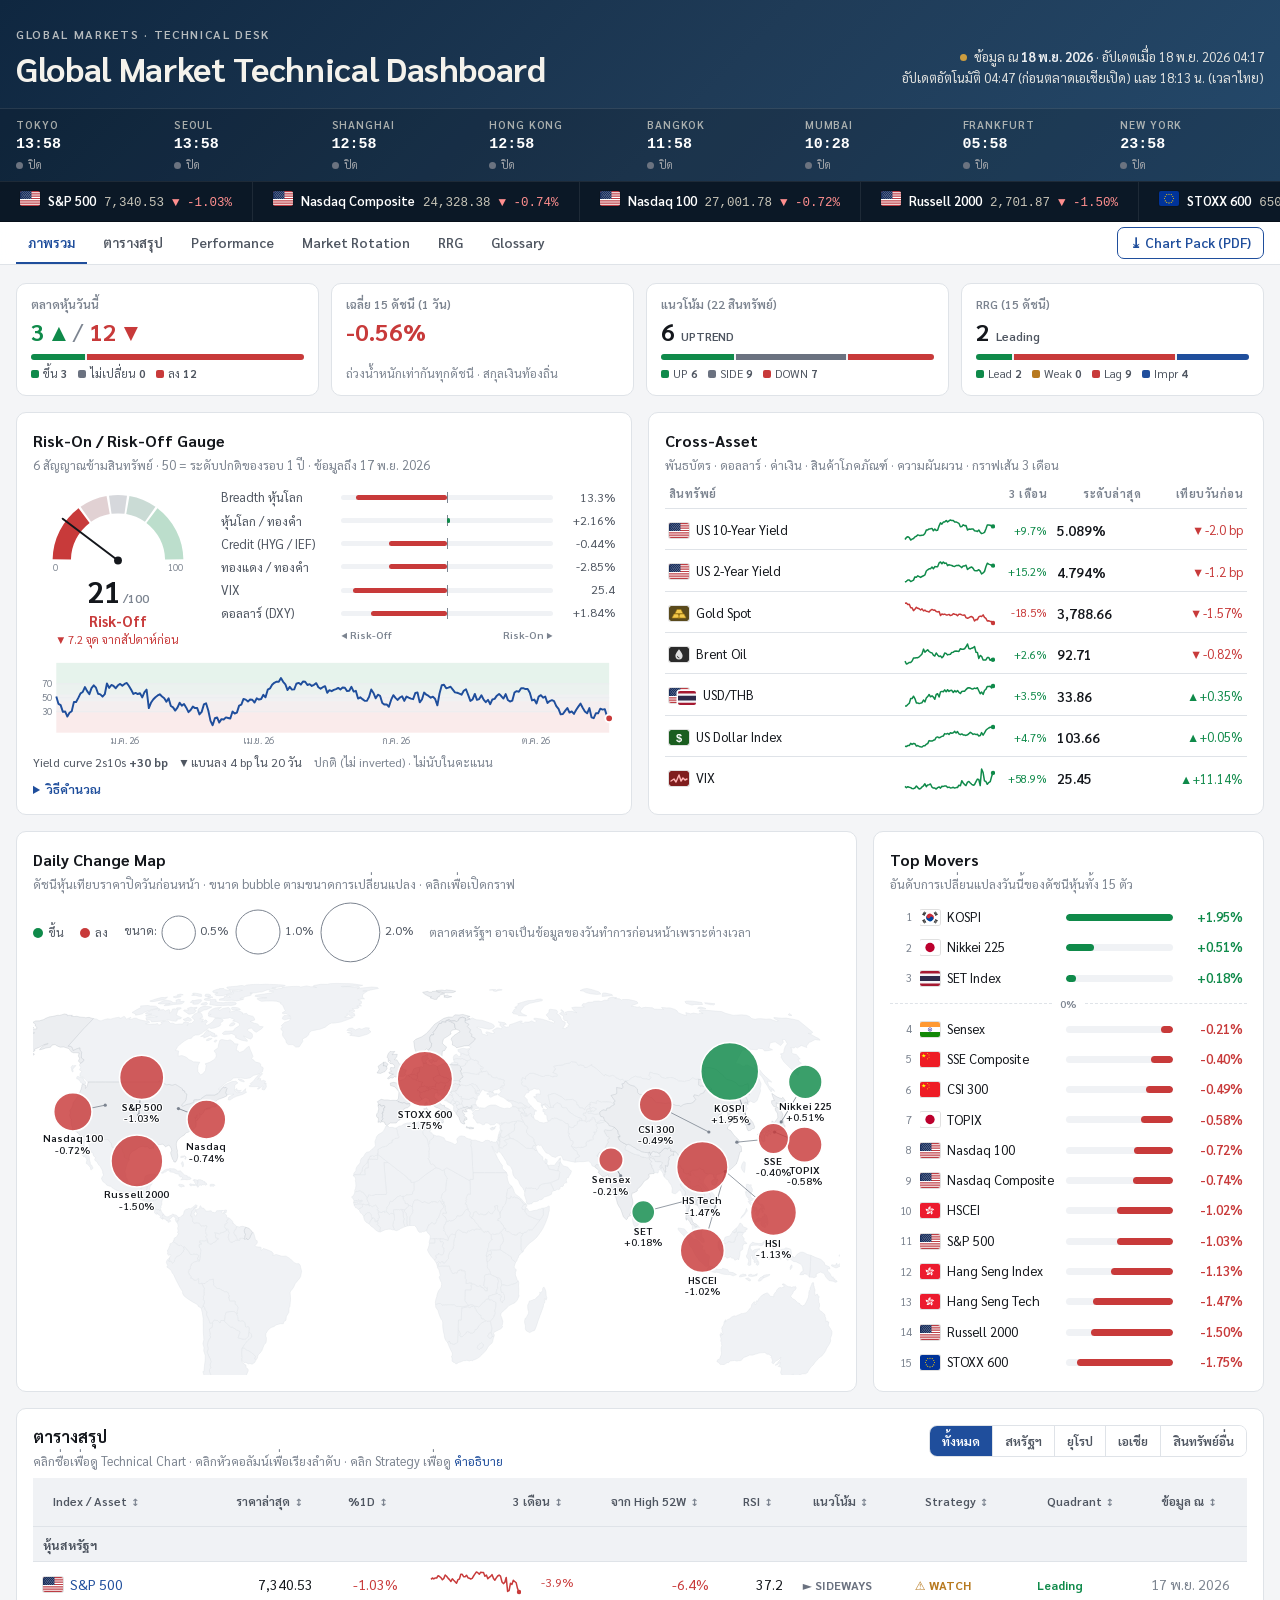
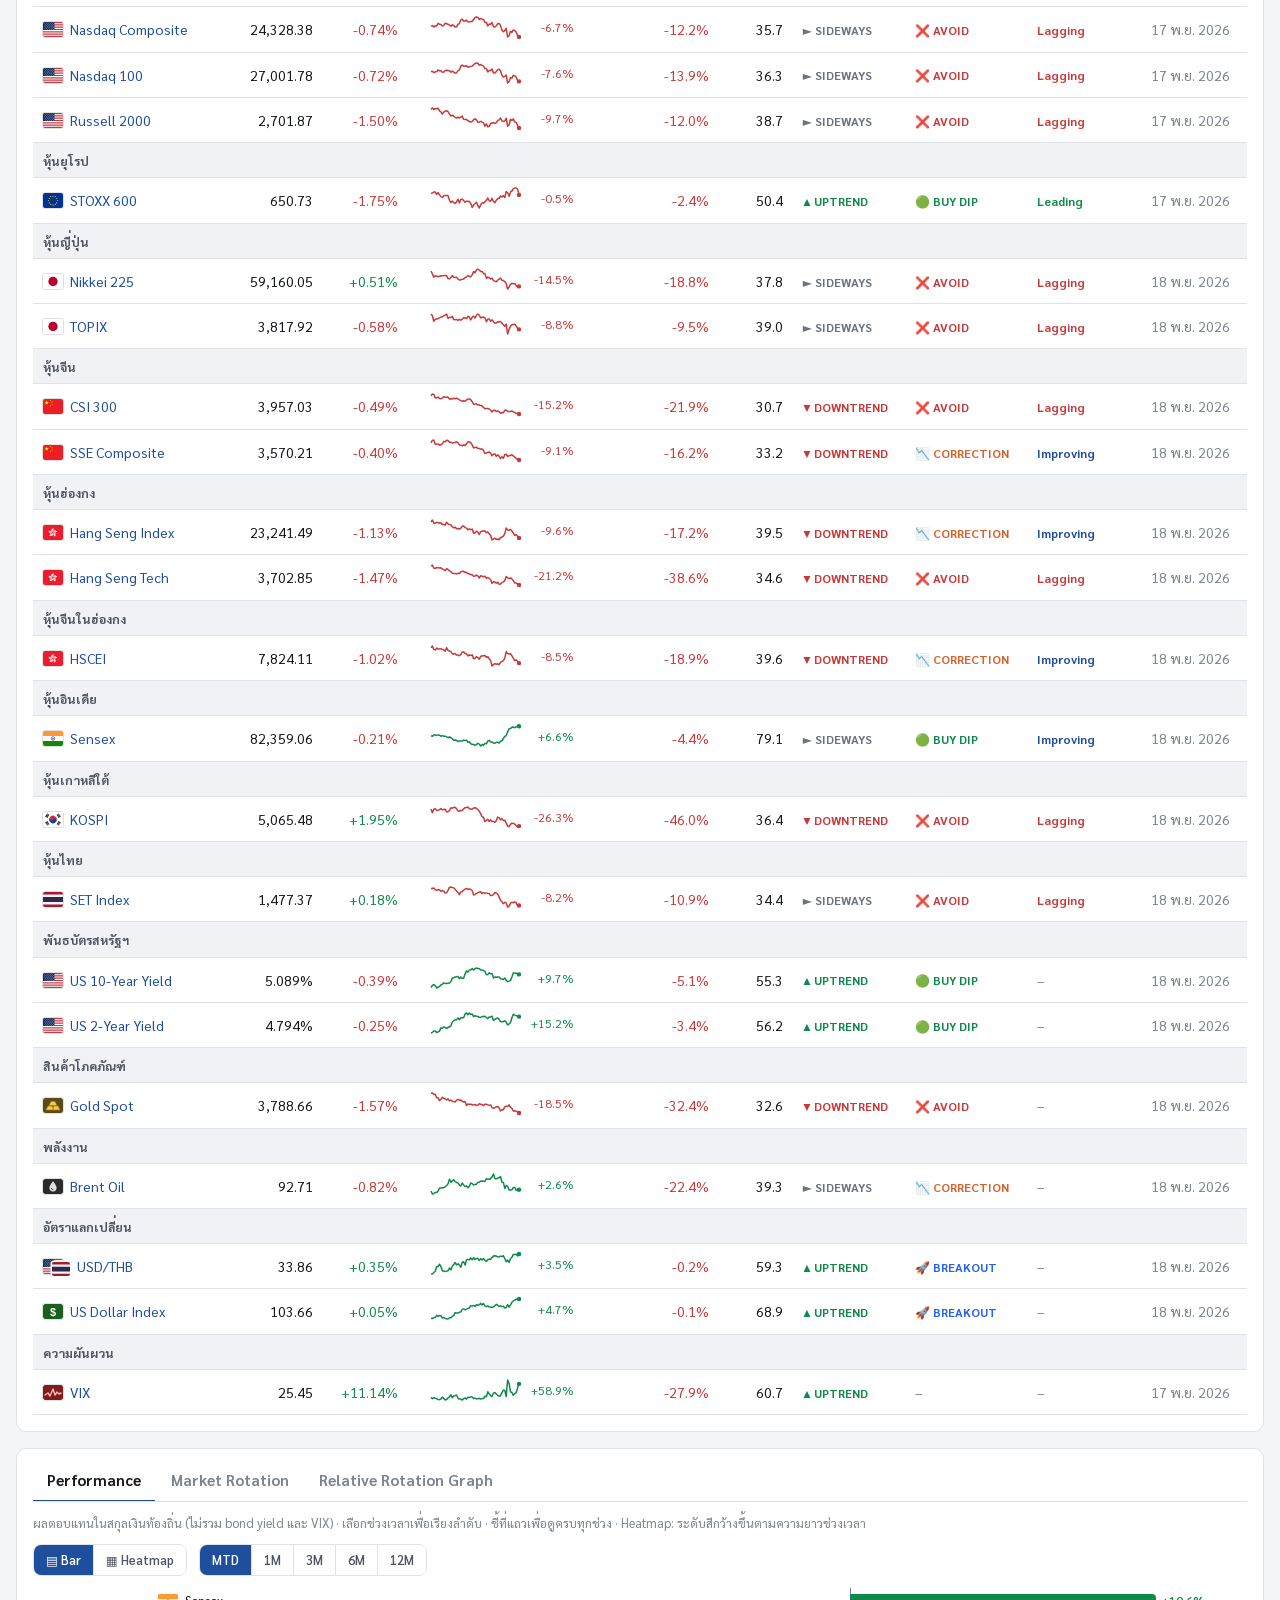
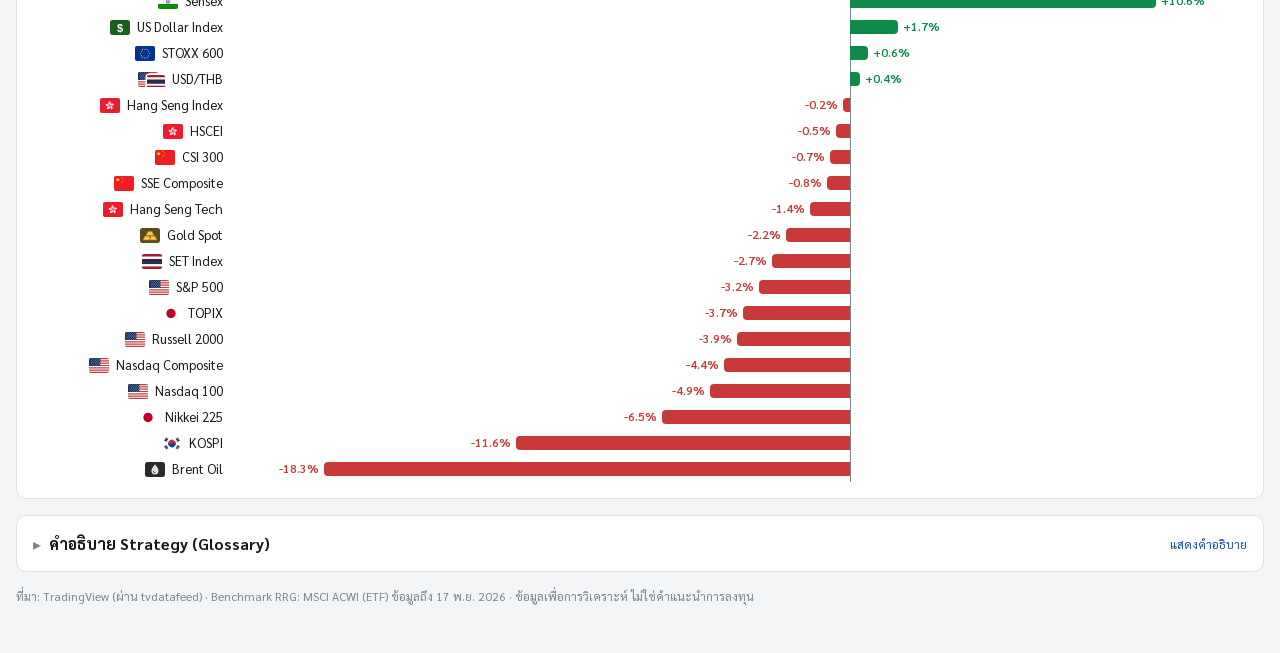
==== commit 1ccb901a: "Performance: one full-width view with period picker and Bar/Heatmap toggle Co-Authored-By: Claude Op" ====
--- a/site/index.html
+++ b/site/index.html
@@ -6,7 +6,7 @@
 <title>Global Market Technical Dashboard</title>
 <link rel="preconnect" href="https://fonts.googleapis.com">
 <link rel="stylesheet" href="https://fonts.googleapis.com/css2?family=Sarabun:wght@400;500;600;700&display=swap">
-<link rel="stylesheet" href="assets/style.css?v=20261118a">
+<link rel="stylesheet" href="assets/style.css?v=20261118e">
 </head>
 <body>
 <header class="masthead">
@@ -120,12 +120,14 @@
     </div>
 
     <div class="pane" role="tabpanel" id="pane-performance" aria-labelledby="tab-performance">
-      <p class="sub">ผลตอบแทนในสกุลเงินท้องถิ่น (ไม่รวม US 10Y Yield) · แต่ละช่วงเวลาใช้สเกลของตัวเอง</p>
-      <div class="perf-grid" id="perf"></div>
+      <p class="sub">ผลตอบแทนในสกุลเงินท้องถิ่น (ไม่รวม bond yield และ VIX) · เลือกช่วงเวลาเพื่อเรียงลำดับ · ชี้ที่แถวเพื่อดูครบทุกช่วง · Heatmap: ระดับสีกว้างขึ้นตามความยาวช่วงเวลา</p>
+      <div class="perf-ctl" id="perf-ctl"></div>
+      <div class="scroll-x"><div id="perf"></div></div>
     </div>
 
     <div class="pane" role="tabpanel" id="pane-rotation" aria-labelledby="tab-rotation" hidden>
-      <p class="sub">ผลตอบแทนรายเดือนย้อนหลัง 6 เดือน เรียงจากดีที่สุดลงไป · เดือนล่าสุดเป็น MTD · ชี้ที่ช่องเพื่อไล่ดูสินทรัพย์เดียวกันทุกเดือน</p>
+      <p class="sub">ผลตอบแทนรายเดือนย้อนหลัง 6 เดือน เรียงจากดีที่สุดลงไป · เดือนล่าสุดเป็น MTD · สีตามผลตอบแทน (เขียว = บวก, แดง = ลบ, เข้ม = มาก) · ชี้ที่ช่องเพื่อไล่ดูสินทรัพย์เดียวกันทุกเดือน</p>
+      <div class="rot-legend" id="rot-legend" aria-label="สีตามผลตอบแทนรายเดือน"></div>
       <div class="scroll-x">
         <div class="rot-side"><span>Best ▲</span><span></span></div>
         <div class="rot" id="rot"></div>
@@ -219,9 +221,9 @@
 </div>
 <script src="assets/vendor/d3.min.js"></script>
 <script src="assets/vendor/topojson-client.min.js"></script>
-<script src="assets/common.js?v=20261118a"></script>
-<script src="assets/worldmap.js?v=20261118a"></script>
-<script src="assets/overview.js?v=20261118a"></script>
-<script src="assets/dashboard.js?v=20261118a"></script>
+<script src="assets/common.js?v=20261118e"></script>
+<script src="assets/worldmap.js?v=20261118e"></script>
+<script src="assets/overview.js?v=20261118e"></script>
+<script src="assets/dashboard.js?v=20261118e"></script>
 </body>
 </html>
--- a/site/assets/style.css
+++ b/site/assets/style.css
@@ -367,28 +367,56 @@
 }
 
 /* ---------- performance ---------- */
-.perf-grid { display: grid; grid-template-columns: repeat(5, minmax(200px, 1fr)); gap: 20px; }
-.perf-panel h3 { font-size: 13px; margin: 0 0 8px; text-align: center; color: var(--text-2); }
-.perf-row { display: grid; grid-template-columns: 92px 1fr; align-items: center; height: 20px; gap: 6px; }
-.perf-row .lbl { font-size: 11.5px; color: var(--text-2); text-align: right; white-space: nowrap; overflow: hidden; text-overflow: ellipsis; }
-.perf-track { position: relative; height: 100%; }
-.perf-track .zero { position: absolute; top: 0; bottom: 0; width: 1px; background: var(--text-3); }
-.perf-bar { position: absolute; top: 4px; height: 12px; }
-.perf-bar.pos { border-radius: 0 4px 4px 0; }
-.perf-bar.neg { border-radius: 4px 0 0 4px; }
-.perf-val { position: absolute; top: 2px; font-size: 10.5px; font-weight: 600; color: var(--text); white-space: nowrap; }
+.perf-ctl { display: flex; flex-wrap: wrap; gap: 8px 12px; margin: 0 0 12px; }
+.pbar { display: flex; flex-direction: column; }
+.pb-row { display: grid; grid-template-columns: 190px minmax(0, 1fr); align-items: center; height: 26px; gap: 10px; }
+.pb-row:hover { background: var(--surface-2); border-radius: 4px; }
+.pb-lbl { display: flex; align-items: center; justify-content: flex-end; font-size: 13px; color: var(--text); min-width: 0; }
+.pb-lbl span { white-space: nowrap; overflow: hidden; text-overflow: ellipsis; }
+.pb-track { position: relative; height: 100%; }
+.pb-track .zero { position: absolute; top: 0; bottom: 0; width: 1px; background: var(--text-3); }
+.pb-bar { position: absolute; top: 6px; height: 14px; }
+.pb-bar.pos { background: var(--up); border-radius: 0 4px 4px 0; }
+.pb-bar.neg { background: var(--down); border-radius: 4px 0 0 4px; }
+.pb-val { position: absolute; top: 4px; font-size: 12px; font-weight: 600; white-space: nowrap; font-variant-numeric: tabular-nums; }
+table.pheat { width: 100%; min-width: 560px; border-collapse: separate; border-spacing: 2px; font-size: 13px; }
+table.pheat th { font-size: 12px; font-weight: 600; color: var(--text-2); text-align: left; padding: 4px 8px; }
+table.pheat th.num { text-align: center; }
+table.pheat th button { all: unset; cursor: pointer; padding: 2px 6px; border-radius: 4px; }
+table.pheat th button:hover { background: var(--surface-2); color: var(--text); }
+table.pheat th.on button { color: var(--accent); font-weight: 700; }
+table.pheat td { padding: 5px 8px; white-space: nowrap; }
+table.pheat td.num { text-align: center; font-variant-numeric: tabular-nums; width: 13%; border-radius: 3px; }
+table.pheat td.hm.on { font-weight: 700; }
+table.pheat tbody tr:hover td:first-child { background: var(--surface-2); border-radius: 3px; }
 
 /* ---------- rotation ---------- */
 .rot { display: grid; gap: 2px; min-width: 640px; }
 .rot .mh { text-align: center; font-weight: 700; font-size: 12.5px; padding: 2px 0 6px; line-height: 1.2; }
 .rot .mh small { display: block; font-weight: 500; color: var(--text-3); }
 .rot .cell {
-  color: #fff; border-radius: 3px; padding: 4px 4px; text-align: center; min-height: 40px;
+  color: var(--text); border-radius: 3px; padding: 4px 4px; text-align: center; min-height: 40px;
   display: flex; flex-direction: column; justify-content: center; cursor: default;
   transition: opacity .12s;
 }
-.rot .cell b { font-size: 11.5px; line-height: 1.15; }
-.rot .cell span { font-size: 11px; opacity: .92; }
+.rot .cell b { font-size: 11.5px; line-height: 1.15; font-weight: 600; display: inline-flex; align-items: center; justify-content: center; }
+.rot .cell b .aicon { margin-right: 4px; }
+.rot .cell b .aicon img, .rot .cell b .aicon svg { width: 14px; height: auto; }
+.rot .cell span { font-size: 11px; font-variant-numeric: tabular-nums; }
+/* diverging steps: mixed from the up/down tokens, so dark mode follows automatically */
+.rot .z, .rot-legend .z, .pheat .hm.z { background: var(--surface-2); }
+.rot .p1, .rot-legend .p1, .pheat .hm.p1 { background: color-mix(in oklab, var(--up) 16%, var(--surface)); }
+.rot .p2, .rot-legend .p2, .pheat .hm.p2 { background: color-mix(in oklab, var(--up) 34%, var(--surface)); }
+.rot .p3, .rot-legend .p3, .pheat .hm.p3 { background: color-mix(in oklab, var(--up) 58%, var(--surface)); }
+.rot .p4, .rot-legend .p4, .pheat .hm.p4 { background: color-mix(in oklab, var(--up) 85%, var(--surface)); }
+.rot .n1, .rot-legend .n1, .pheat .hm.n1 { background: color-mix(in oklab, var(--down) 16%, var(--surface)); }
+.rot .n2, .rot-legend .n2, .pheat .hm.n2 { background: color-mix(in oklab, var(--down) 34%, var(--surface)); }
+.rot .n3, .rot-legend .n3, .pheat .hm.n3 { background: color-mix(in oklab, var(--down) 58%, var(--surface)); }
+.rot .n4, .rot-legend .n4, .pheat .hm.n4 { background: color-mix(in oklab, var(--down) 85%, var(--surface)); }
+.rot .p4, .rot .n4, .pheat .hm.p4, .pheat .hm.n4 { color: #fff; }
+.rot-legend { display: flex; align-items: center; gap: 2px; margin: 0 0 10px; font-size: 11.5px; color: var(--text-2); flex-wrap: wrap; }
+.rot-legend .rk { width: 26px; height: 12px; border-radius: 2px; }
+.rot-legend .lb { margin: 0 6px; }
 .rot.focus .cell { opacity: .22; }
 .rot.focus .cell.on { opacity: 1; outline: 2px solid var(--text); outline-offset: -2px; }
 .rot-side { display: flex; justify-content: space-between; font-size: 11px; font-weight: 700; color: var(--text-3); margin-bottom: 2px; }
@@ -520,7 +548,6 @@
 #print-chart, .print-only { display: none; }
 
 @media (max-width: 1100px) {
-  .perf-grid { grid-template-columns: repeat(3, minmax(200px, 1fr)); }
 }
 @media (max-width: 900px) {
   .chart-layout, .rrg-layout { grid-template-columns: 1fr; }
@@ -530,7 +557,8 @@
   #tvchart { height: 480px; }
 }
 @media (max-width: 640px) {
-  .perf-grid { grid-template-columns: 1fr; }
+  .pb-row { grid-template-columns: 120px minmax(0, 1fr); }
+  .pb-lbl { font-size: 12px; }
   .wrap { padding: 0 16px 40px; }
   .mast-inner { padding: 18px 16px 14px; }
   .mast-meta { text-align: left; font-size: 12px; }
@@ -558,3 +586,13 @@
   .foot { margin-top: 3mm; font-size: 9px; }
   a { color: inherit; }
 }
+
+/* summary table: intraday marker in the date column */
+.intra { display: inline-block; margin-left: 4px; padding: 0 6px; border-radius: 9px; font-size: 11px; font-weight: 600;
+  color: var(--warn); border: 1px solid currentColor; white-space: nowrap; }
+@media screen and (prefers-color-scheme: dark) {
+  :root:not([data-theme="light"]) .rot .p4, :root:not([data-theme="light"]) .rot .n4,
+  :root:not([data-theme="light"]) .pheat .hm.p4, :root:not([data-theme="light"]) .pheat .hm.n4 { color: #0e1116; }
+}
+:root[data-theme="dark"] .rot .p4, :root[data-theme="dark"] .rot .n4,
+:root[data-theme="dark"] .pheat .hm.p4, :root[data-theme="dark"] .pheat .hm.n4 { color: #0e1116; }
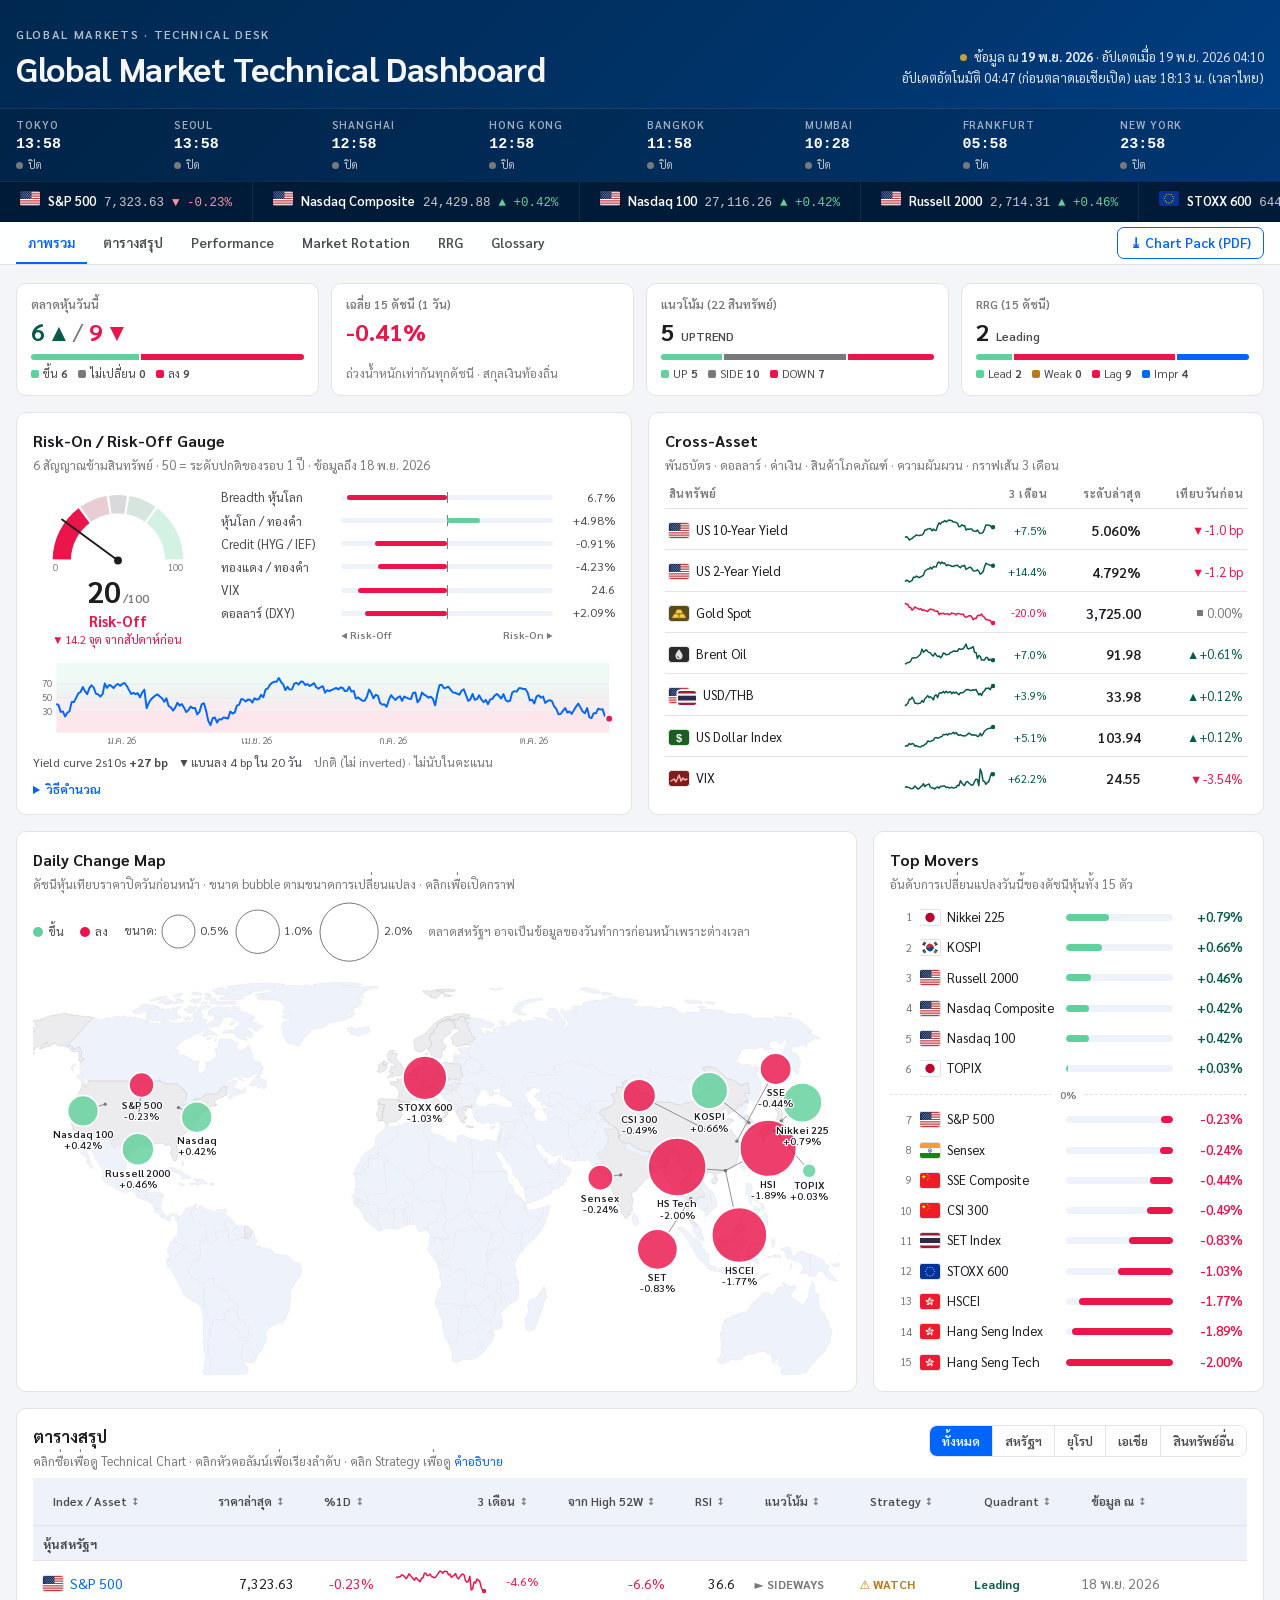
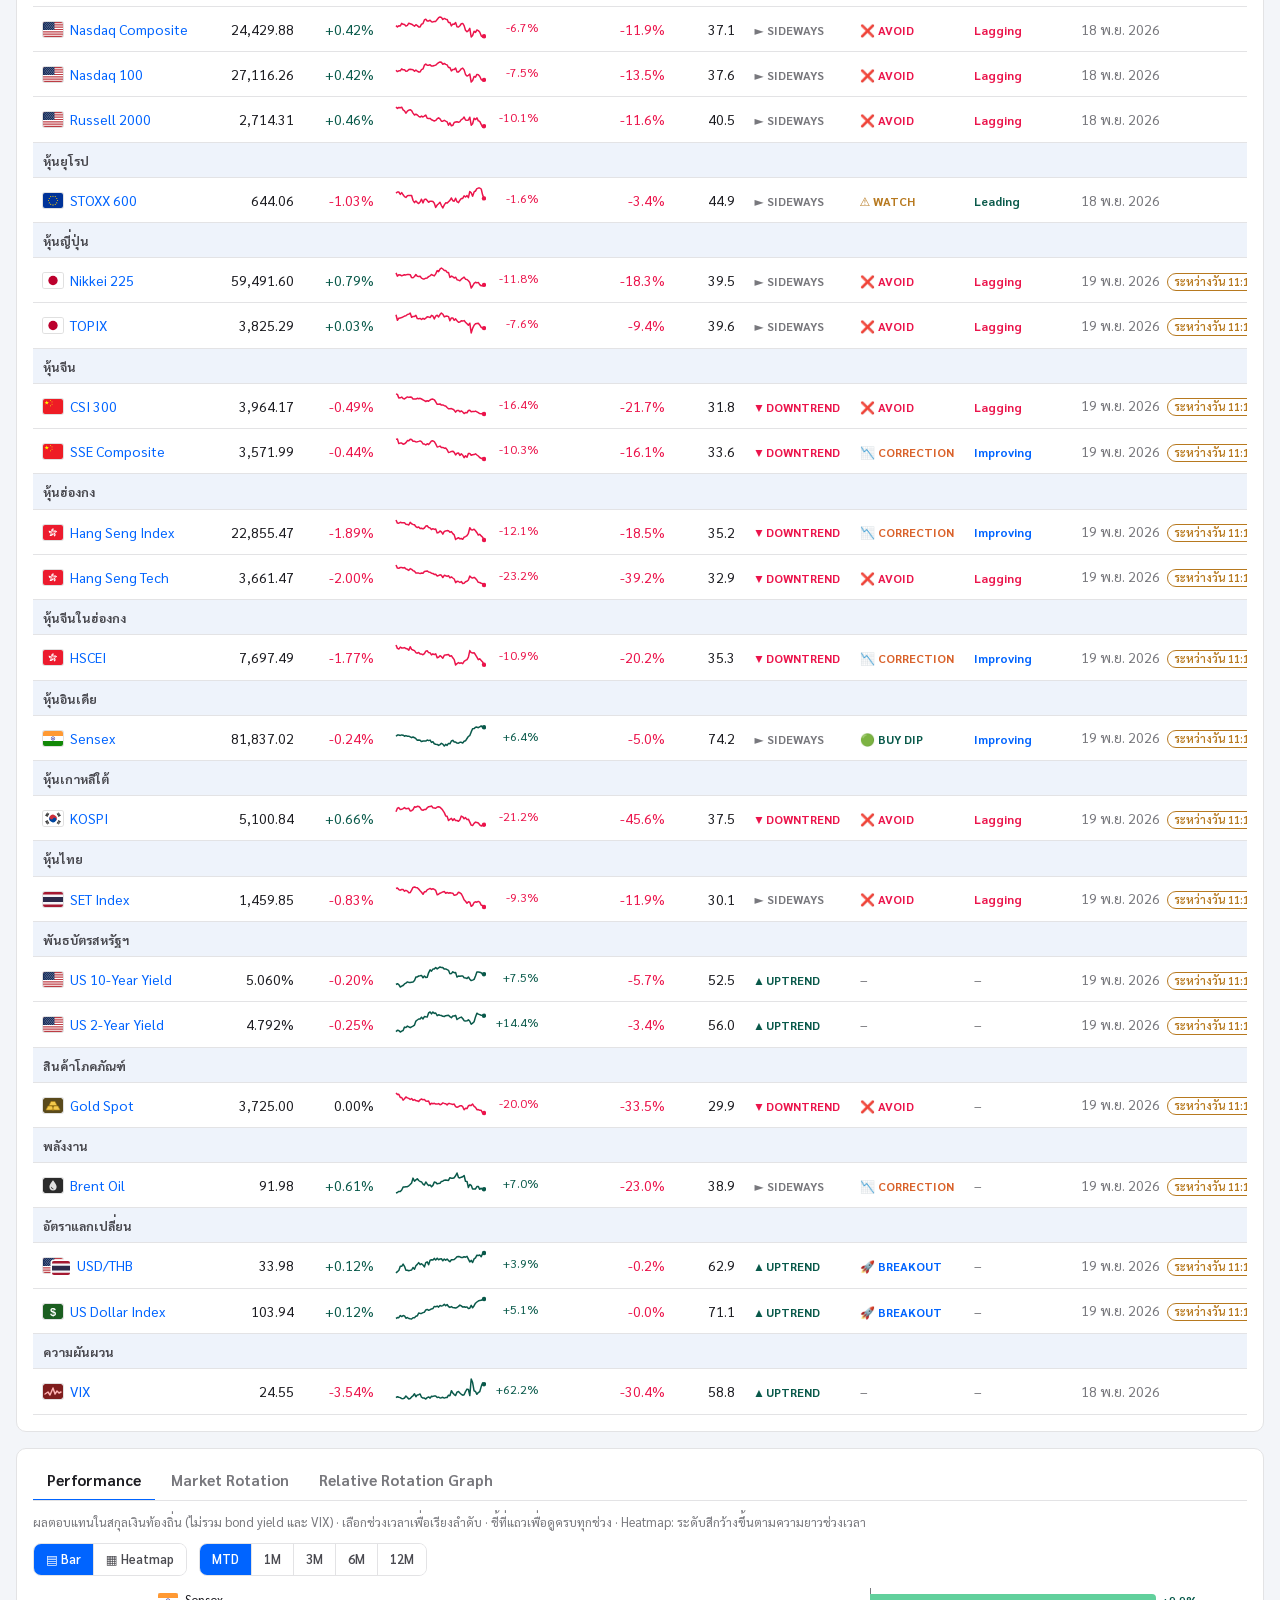
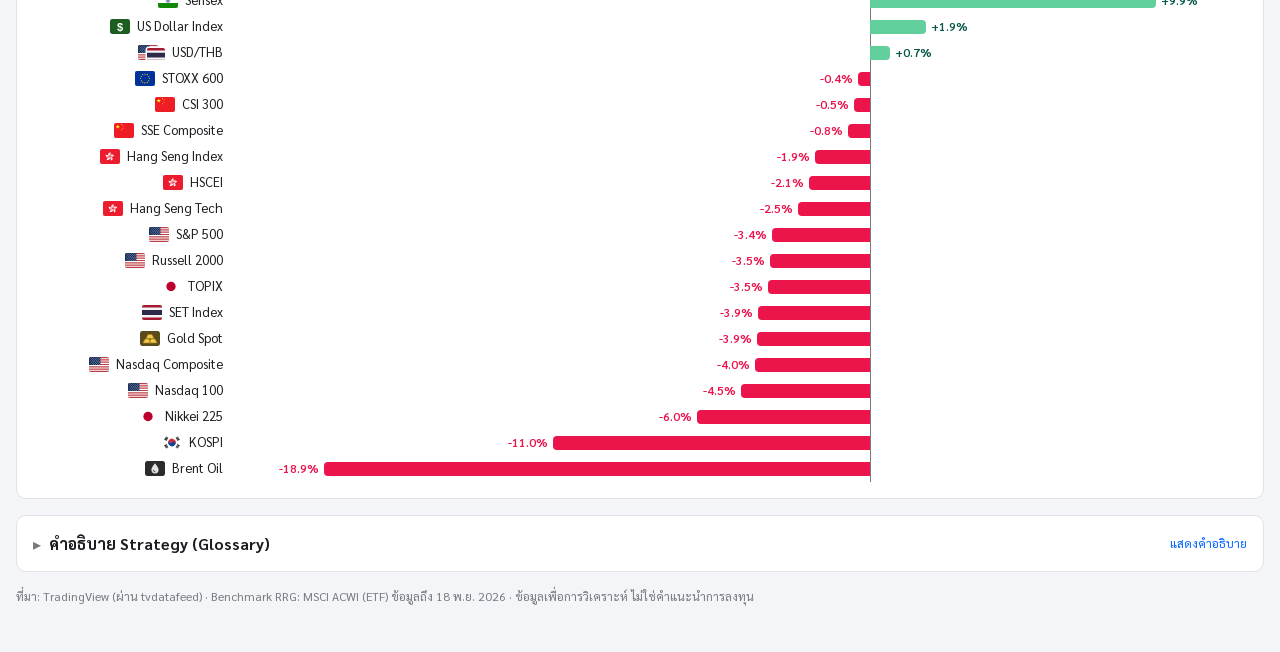
==== commit a0729983: "CI colours, installed corporate font, Chart Pack back button, Cross-Asset alignment - Palette from t" ====
--- a/site/index.html
+++ b/site/index.html
@@ -6,7 +6,7 @@
 <title>Global Market Technical Dashboard</title>
 <link rel="preconnect" href="https://fonts.googleapis.com">
 <link rel="stylesheet" href="https://fonts.googleapis.com/css2?family=Sarabun:wght@400;500;600;700&display=swap">
-<link rel="stylesheet" href="assets/style.css?v=20261118e">
+<link rel="stylesheet" href="assets/style.css?v=20261120c">
 </head>
 <body>
 <header class="masthead">
@@ -221,9 +221,9 @@
 </div>
 <script src="assets/vendor/d3.min.js"></script>
 <script src="assets/vendor/topojson-client.min.js"></script>
-<script src="assets/common.js?v=20261118e"></script>
-<script src="assets/worldmap.js?v=20261118e"></script>
-<script src="assets/overview.js?v=20261118e"></script>
-<script src="assets/dashboard.js?v=20261118e"></script>
+<script src="assets/common.js?v=20261120c"></script>
+<script src="assets/worldmap.js?v=20261120c"></script>
+<script src="assets/overview.js?v=20261120c"></script>
+<script src="assets/dashboard.js?v=20261120c"></script>
 </body>
 </html>
--- a/site/assets/style.css
+++ b/site/assets/style.css
@@ -1,70 +1,88 @@
+/* Corporate font: used only where it is installed on the viewer's machine (never shipped with
+   the site); everyone else gets Sarabun. "CI Sans" is a local alias for the installed faces. */
+@font-face { font-family: "CI Sans"; font-weight: 300; src: local("BBL Sans Office Light"), local("BBLSansOffice-Light"); }
+@font-face { font-family: "CI Sans"; font-weight: 400; src: local("BBL Sans Office Regular"), local("BBLSansOffice-Regular"), local("BBL Sans Office"); }
+@font-face { font-family: "CI Sans"; font-weight: 500; src: local("BBL Sans Office Medium"), local("BBLSansOffice-Medium"); }
+@font-face { font-family: "CI Sans"; font-weight: 600 700; src: local("BBL Sans Office Bold"), local("BBLSansOffice-Bold"); }
+
+/* CI palette: navy #002850 · blue #0064FF / #7DB0FF / #C9DEFF · greys #323238 #78787D #C8C8CD #E3E3E5
+   · green #09594A / #61D09C · red #7D0032 / #EB144B / #FFD7D2 · purple #9669D2 / #6C3EA8 */
 :root {
+  --font: "CI Sans", "Sarabun", "Noto Sans Thai", system-ui, -apple-system, "Segoe UI", sans-serif;
+  --navy: #002850;
+  --bg: #f3f5f9;
+  --surface: #ffffff;
+  --surface-2: #eef3fb;
+  --border: #e3e3e5;
+  --text: #1c1c21;
+  --text-2: #4a4a50;
+  --text-3: #78787d;
+  --accent: #0064ff;
+  --up: #09594a;          /* text & thin lines (readable on white) */
+  --down: #eb144b;
+  --up-fill: #61d09c;     /* bars, candles, bubbles, heat cells */
+  --down-fill: #eb144b;
+  --neutral: #78787d;
+  --warn: #b7791f;
+  --grid: #ececef;
+  --q-leading: rgba(9, 89, 74, .08);
+  --q-weakening: rgba(183, 121, 31, .09);
+  --q-lagging: rgba(235, 20, 75, .07);
+  --q-improving: rgba(0, 100, 255, .07);
+  --candle-up: #61d09c;
+  --candle-down: #eb144b;
+  --ema50: #0064ff;
+  --ema200: #6c3ea8;
+  --rsi: #002850;
+  --support: #09594a;
+  --resist: #eb144b;
+  --div-bull: #09594a;
+  --div-bear: #eb144b;
   color-scheme: light;
-  --bg: #f4f5f7;
-  --surface: #ffffff;
-  --surface-2: #f0f2f5;
-  --border: #dfe3e8;
-  --text: #14171c;
-  --text-2: #4f5661;
-  --text-3: #7c8490;
-  --accent: #1f4e9c;
-  --up: #0f8a4a;
-  --down: #c83a3a;
-  --neutral: #6b7280;
-  --warn: #b7791f;
-  --grid: #eceef1;
-  --q-leading: rgba(15, 138, 74, .08);
-  --q-weakening: rgba(183, 121, 31, .09);
-  --q-lagging: rgba(200, 58, 58, .08);
-  --q-improving: rgba(31, 78, 156, .08);
-  --candle-up: #26a69a;
-  --candle-down: #ef5350;
-  --ema50: #2962ff;
-  --ema200: #c2185b;
-  --rsi: #5b6bd6;
-  --support: #0f8a4a;
-  --resist: #c83a3a;
-  --div-bull: #0f8a4a;
-  --div-bear: #c83a3a;
 }
 @media screen and (prefers-color-scheme: dark) {
   :root:not([data-theme="light"]) {
+    --bg: #0a1322;
+    --surface: #111d30;
+    --surface-2: #19273d;
+    --border: #26364f;
+    --text: #e3e3e5;
+    --text-2: #c8c8cd;
+    --text-3: #8e8e95;
+    --accent: #7db0ff;
+    --up: #61d09c;
+    --down: #ff5c80;
+    --up-fill: #61d09c;
+    --down-fill: #ff5c80;
+    --neutral: #a0a0a6;
+    --warn: #e3a948;
+    --grid: #1d2b42;
+    --q-leading: rgba(97, 208, 156, .10);
+    --q-weakening: rgba(227, 169, 72, .10);
+    --q-lagging: rgba(255, 92, 128, .10);
+    --q-improving: rgba(125, 176, 255, .10);
+    --candle-up: #61d09c;
+    --candle-down: #ff5c80;
+    --ema50: #7db0ff;
+    --ema200: #b08ae6;
+    --rsi: #c9deff;
+    --support: #61d09c;
+    --resist: #ff5c80;
+    --div-bull: #61d09c;
+    --div-bear: #ff5c80;
     color-scheme: dark;
-    --bg: #111317;
-    --surface: #1a1d22;
-    --surface-2: #22262c;
-    --border: #2e333a;
-    --text: #eceef1;
-    --text-2: #b4bac3;
-    --text-3: #868d97;
-    --accent: #6fa0f0;
-    --up: #36c27a;
-    --down: #ef6b6b;
-    --neutral: #9aa1ab;
-    --warn: #e3a948;
-    --grid: #262a31;
-    --q-leading: rgba(54, 194, 122, .10);
-    --q-weakening: rgba(227, 169, 72, .10);
-    --q-lagging: rgba(239, 107, 107, .10);
-    --q-improving: rgba(111, 160, 240, .10);
-    --ema50: #5b8cff;
-    --ema200: #f06292;
-    --rsi: #8f9cf0;
-    --support: #36c27a;
-    --resist: #ef6b6b;
-    --div-bull: #36c27a;
-    --div-bear: #ef6b6b;
   }
 }
 :root[data-theme="dark"] {
+  --bg: #0a1322; --surface: #111d30; --surface-2: #19273d; --border: #26364f;
+  --text: #e3e3e5; --text-2: #c8c8cd; --text-3: #8e8e95; --accent: #7db0ff;
+  --up: #61d09c; --down: #ff5c80; --up-fill: #61d09c; --down-fill: #ff5c80; --neutral: #a0a0a6; --warn: #e3a948; --grid: #1d2b42;
+  --q-leading: rgba(97,208,156,.10); --q-weakening: rgba(227,169,72,.10);
+  --q-lagging: rgba(255,92,128,.10); --q-improving: rgba(125,176,255,.10);
+  --candle-up: #61d09c; --candle-down: #ff5c80;
+  --ema50: #7db0ff; --ema200: #b08ae6; --rsi: #c9deff;
+  --support: #61d09c; --resist: #ff5c80; --div-bull: #61d09c; --div-bear: #ff5c80;
   color-scheme: dark;
-  --bg: #111317; --surface: #1a1d22; --surface-2: #22262c; --border: #2e333a;
-  --text: #eceef1; --text-2: #b4bac3; --text-3: #868d97; --accent: #6fa0f0;
-  --up: #36c27a; --down: #ef6b6b; --neutral: #9aa1ab; --warn: #e3a948; --grid: #262a31;
-  --q-leading: rgba(54,194,122,.10); --q-weakening: rgba(227,169,72,.10);
-  --q-lagging: rgba(239,107,107,.10); --q-improving: rgba(111,160,240,.10);
-  --ema50: #5b8cff; --ema200: #f06292; --rsi: #8f9cf0;
-  --support: #36c27a; --resist: #ef6b6b; --div-bull: #36c27a; --div-bear: #ef6b6b;
 }
 
 * { box-sizing: border-box; }
@@ -72,7 +90,7 @@
 body {
   background: var(--bg);
   color: var(--text);
-  font-family: "Sarabun", "Noto Sans Thai", system-ui, -apple-system, "Segoe UI", sans-serif;
+  font-family: var(--font);
   font-size: 14px;
   line-height: 1.45;
 }
@@ -81,7 +99,7 @@
 
 .wrap { max-width: 1320px; margin: 0 auto; padding: 0 16px 48px; }
 /* ---------- masthead + ticker ribbon (fixed colors, same in light/dark) ---------- */
-.masthead { background: linear-gradient(135deg, #0f2740 0%, #1f3b57 55%, #24496b 100%); color: #f4f2ec; }
+.masthead { background: linear-gradient(135deg, #002850 0%, #00346a 60%, #003f85 100%); color: #f4f6fa; }
 .mast-inner {
   max-width: 1320px; margin: 0 auto; padding: 26px 16px 20px;
   display: flex; flex-wrap: wrap; gap: 12px 32px; align-items: flex-end; justify-content: space-between;
@@ -98,22 +116,22 @@
 }
 @keyframes pulse { 0% { box-shadow: 0 0 0 0 rgba(224,168,60,.55); } 70%,100% { box-shadow: 0 0 0 7px rgba(224,168,60,0); } }
 
-.ticker-shell { background: #0b1826; border-top: 1px solid rgba(255,255,255,.08); border-bottom: 1px solid rgba(0,0,0,.3); overflow: hidden; margin-bottom: 20px; }
+.ticker-shell { background: #001b38; border-top: 1px solid rgba(255,255,255,.08); border-bottom: 1px solid rgba(0,0,0,.3); overflow: hidden; margin-bottom: 20px; }
 .ticker-track { display: flex; width: max-content; animation: ticker-scroll 70s linear infinite; }
 .ticker-shell:hover .ticker-track { animation-play-state: paused; }
 .ticker-track .dup { display: contents; }
 @keyframes ticker-scroll { from { transform: translateX(0); } to { transform: translateX(-50%); } }
 .ticker-item {
   display: flex; align-items: baseline; gap: 8px; padding: 9px 20px; font-size: 13px; white-space: nowrap;
-  color: #e7e4d8; border-right: 1px solid rgba(255,255,255,.08); text-decoration: none;
+  color: #e3e3e5; border-right: 1px solid rgba(255,255,255,.08); text-decoration: none;
 }
 a.ticker-item:hover { background: rgba(255,255,255,.06); text-decoration: none; }
 .ticker-item b { font-weight: 600; color: #fff; }
 .ticker-item .lvl, .ticker-item .chg { font-variant-numeric: tabular-nums; font-family: ui-monospace, "Cascadia Mono", Consolas, monospace; font-size: 12.5px; }
-.ticker-item .lvl { color: #c9c6b9; }
-.ticker-up { color: #5fd15f; }
-.ticker-down { color: #ff8f8f; }
-.ticker-flat { color: #b4b2a8; }
+.ticker-item .lvl { color: #c8c8cd; }
+.ticker-up { color: #61d09c; }
+.ticker-down { color: #ff8fa6; }
+.ticker-flat { color: #c8c8cd; }
 @media (prefers-reduced-motion: reduce) {
   .ticker-track { animation: none; }
   .ticker-shell { overflow-x: auto; }
@@ -137,8 +155,8 @@
 .worldmap .bub { cursor: pointer; }
 .worldmap .bub circle { stroke: var(--surface); stroke-width: 2; fill-opacity: .82; }
 .worldmap .bub:hover circle { fill-opacity: 1; }
-.worldmap .bub.up circle { fill: var(--up); }
-.worldmap .bub.down circle { fill: var(--down); }
+.worldmap .bub.up circle { fill: var(--up-fill); }
+.worldmap .bub.down circle { fill: var(--down-fill); }
 .worldmap .bub.flat circle { fill: var(--neutral); }
 .worldmap .bub text {
   font-size: 13px; font-weight: 600; fill: var(--text); text-anchor: middle;
@@ -156,16 +174,16 @@
   max-width: 1320px; margin: 0 auto; padding: 8px 16px;
   display: grid; grid-template-columns: repeat(8, minmax(0, 1fr)); gap: 6px 14px;
 }
-.clk { display: flex; flex-direction: column; gap: 1px; min-width: 0; color: #e7e4d8; }
+.clk { display: flex; flex-direction: column; gap: 1px; min-width: 0; color: #e3e3e5; }
 .clk .city { font-size: 11px; letter-spacing: .08em; text-transform: uppercase; opacity: .7; font-weight: 600; white-space: nowrap; overflow: hidden; text-overflow: ellipsis; }
 .clk .time { font-family: ui-monospace, "Cascadia Mono", Consolas, monospace; font-size: 15px; font-weight: 600; color: #fff; font-variant-numeric: tabular-nums; }
 .clk .st { font-size: 11px; display: inline-flex; align-items: center; gap: 5px; }
-.clk .st i { width: 7px; height: 7px; border-radius: 50%; background: #6b7380; display: inline-block; }
-.clk.open .st { color: #7fe07f; }
-.clk.open .st i { background: #4cd964; box-shadow: 0 0 0 3px rgba(76,217,100,.18); }
+.clk .st i { width: 7px; height: 7px; border-radius: 50%; background: #78787d; display: inline-block; }
+.clk.open .st { color: #61d09c; }
+.clk.open .st i { background: #61d09c; box-shadow: 0 0 0 3px rgba(97,208,156,.20); }
 .clk.lunch .st { color: #f0c36a; }
 .clk.lunch .st i { background: #e0a83c; }
-.clk.closed .st { color: #a7a9ad; }
+.clk.closed .st { color: #c8c8cd; }
 
 /* ---------- sticky section nav ---------- */
 .secnav {
@@ -217,7 +235,7 @@
 .aicon.pair .flag:first-child { left: 0; }
 .aicon.pair .flag:last-child { left: 9px; top: 3px; width: 18px; height: 13.5px; box-shadow: 0 0 0 1.5px var(--surface); }
 .ticker-item .aicon { margin-right: 0; vertical-align: -3px; }
-.ticker-item .aicon.pair .flag:last-child { box-shadow: 0 0 0 1.5px #0b1826; }
+.ticker-item .aicon.pair .flag:last-child { box-shadow: 0 0 0 1.5px #001b38; }
 .chart-head h1 .aicon { vertical-align: 0; margin-right: 10px; }
 .chart-head h1 .aicon .flag, .chart-head h1 .aicon svg { width: 28px; height: 21px; }
 .mv .nm, .xasset .n { display: inline-flex; align-items: center; min-width: 0; }
@@ -245,8 +263,8 @@
 .rc-bar { position: relative; height: 5px; background: var(--surface-2); border-radius: 3px; }
 .rc-bar .mid { position: absolute; left: 50%; top: -3px; bottom: -3px; width: 1px; background: var(--text-3); }
 .rc-bar b { position: absolute; top: 0; bottom: 0; border-radius: 3px; }
-.rc-bar b.on { background: var(--up); }
-.rc-bar b.off { background: var(--down); }
+.rc-bar b.on { background: var(--up-fill); }
+.rc-bar b.off { background: var(--down-fill); }
 .rc-axis { cursor: default; }
 .rc-axis .ax { display: flex; justify-content: space-between; font-size: 10.5px; color: var(--text-3); font-weight: 600; }
 .risk-hist { margin-top: 10px; }
@@ -269,7 +287,7 @@
 }
 @media (max-width: 640px) {
   .risk-grid { grid-template-columns: minmax(0, 1fr); }
-  .xasset-card .xasset a { grid-template-columns: minmax(0, 1fr) 76px 80px; }
+  .xasset-card .xasset a, .xasset-card .xh { grid-template-columns: minmax(0, 1fr) 76px 80px; }
   .xasset-card .spark, .xasset-card .xh .sp { display: none; }
 }
 
@@ -295,8 +313,8 @@
 .mv .nm { white-space: nowrap; overflow: hidden; text-overflow: ellipsis; }
 .mv .bar { height: 7px; background: var(--surface-2); border-radius: 4px; overflow: hidden; }
 .mv .bar i { display: block; height: 100%; border-radius: 4px; }
-.mv .bar i.pos { background: var(--up); }
-.mv .bar i.neg { background: var(--down); margin-left: auto; }
+.mv .bar i.pos { background: var(--up-fill); }
+.mv .bar i.neg { background: var(--down-fill); margin-left: auto; }
 .mv .pc { text-align: right; font-variant-numeric: tabular-nums; font-weight: 600; }
 .mv-zero { display: flex; align-items: center; gap: 8px; font-size: 10.5px; color: var(--text-3); font-weight: 600; }
 .mv-zero::before, .mv-zero::after { content: ""; flex: 1; border-top: 1px dashed var(--border); }
@@ -310,7 +328,7 @@
 .xasset a:last-child { border-bottom: 0; }
 .xasset a:hover { background: var(--surface-2); text-decoration: none; }
 .xasset .n { font-size: 13px; color: var(--text); flex-direction: row; }
-.xasset .l { font-size: 14px; font-weight: 600; font-variant-numeric: tabular-nums; }
+.xasset .l { font-size: 14px; font-weight: 600; font-variant-numeric: tabular-nums; text-align: right; }
 .xasset .c { font-size: 12.5px; text-align: right; font-variant-numeric: tabular-nums; }
 .xasset .c.up { color: var(--up); }
 .xasset .c.down { color: var(--down); }
@@ -376,8 +394,8 @@
 .pb-track { position: relative; height: 100%; }
 .pb-track .zero { position: absolute; top: 0; bottom: 0; width: 1px; background: var(--text-3); }
 .pb-bar { position: absolute; top: 6px; height: 14px; }
-.pb-bar.pos { background: var(--up); border-radius: 0 4px 4px 0; }
-.pb-bar.neg { background: var(--down); border-radius: 4px 0 0 4px; }
+.pb-bar.pos { background: var(--up-fill); border-radius: 0 4px 4px 0; }
+.pb-bar.neg { background: var(--down-fill); border-radius: 4px 0 0 4px; }
 .pb-val { position: absolute; top: 4px; font-size: 12px; font-weight: 600; white-space: nowrap; font-variant-numeric: tabular-nums; }
 table.pheat { width: 100%; min-width: 560px; border-collapse: separate; border-spacing: 2px; font-size: 13px; }
 table.pheat th { font-size: 12px; font-weight: 600; color: var(--text-2); text-align: left; padding: 4px 8px; }
@@ -405,15 +423,16 @@
 .rot .cell span { font-size: 11px; font-variant-numeric: tabular-nums; }
 /* diverging steps: mixed from the up/down tokens, so dark mode follows automatically */
 .rot .z, .rot-legend .z, .pheat .hm.z { background: var(--surface-2); }
-.rot .p1, .rot-legend .p1, .pheat .hm.p1 { background: color-mix(in oklab, var(--up) 16%, var(--surface)); }
-.rot .p2, .rot-legend .p2, .pheat .hm.p2 { background: color-mix(in oklab, var(--up) 34%, var(--surface)); }
-.rot .p3, .rot-legend .p3, .pheat .hm.p3 { background: color-mix(in oklab, var(--up) 58%, var(--surface)); }
-.rot .p4, .rot-legend .p4, .pheat .hm.p4 { background: color-mix(in oklab, var(--up) 85%, var(--surface)); }
-.rot .n1, .rot-legend .n1, .pheat .hm.n1 { background: color-mix(in oklab, var(--down) 16%, var(--surface)); }
-.rot .n2, .rot-legend .n2, .pheat .hm.n2 { background: color-mix(in oklab, var(--down) 34%, var(--surface)); }
-.rot .n3, .rot-legend .n3, .pheat .hm.n3 { background: color-mix(in oklab, var(--down) 58%, var(--surface)); }
-.rot .n4, .rot-legend .n4, .pheat .hm.n4 { background: color-mix(in oklab, var(--down) 85%, var(--surface)); }
-.rot .p4, .rot .n4, .pheat .hm.p4, .pheat .hm.n4 { color: #fff; }
+.rot .p1, .rot-legend .p1, .pheat .hm.p1 { background: color-mix(in oklab, var(--up-fill) 16%, var(--surface)); }
+.rot .p2, .rot-legend .p2, .pheat .hm.p2 { background: color-mix(in oklab, var(--up-fill) 34%, var(--surface)); }
+.rot .p3, .rot-legend .p3, .pheat .hm.p3 { background: color-mix(in oklab, var(--up-fill) 58%, var(--surface)); }
+.rot .p4, .rot-legend .p4, .pheat .hm.p4 { background: color-mix(in oklab, var(--up-fill) 85%, var(--surface)); }
+.rot .n1, .rot-legend .n1, .pheat .hm.n1 { background: color-mix(in oklab, var(--down-fill) 16%, var(--surface)); }
+.rot .n2, .rot-legend .n2, .pheat .hm.n2 { background: color-mix(in oklab, var(--down-fill) 34%, var(--surface)); }
+.rot .n3, .rot-legend .n3, .pheat .hm.n3 { background: color-mix(in oklab, var(--down-fill) 58%, var(--surface)); }
+.rot .n4, .rot-legend .n4, .pheat .hm.n4 { background: color-mix(in oklab, var(--down-fill) 85%, var(--surface)); }
+.rot .n4, .pheat .hm.n4 { color: #fff; }
+.rot .p4, .pheat .hm.p4 { color: #0a1322; }
 .rot-legend { display: flex; align-items: center; gap: 2px; margin: 0 0 10px; font-size: 11.5px; color: var(--text-2); flex-wrap: wrap; }
 .rot-legend .rk { width: 26px; height: 12px; border-radius: 2px; }
 .rot-legend .lb { margin: 0 6px; }
@@ -458,7 +477,7 @@
 .t-UPTREND { color: var(--up); }
 .t-DOWNTREND { color: var(--down); }
 .t-SIDEWAYS { color: var(--neutral); }
-.s-BREAKOUT { color: #2563eb; }
+.s-BREAKOUT { color: var(--accent); }
 .s-BUY-DIP { color: var(--up); }
 .s-WATCH { color: var(--warn); }
 .s-CORRECTION { color: #d9622b; }
@@ -592,7 +611,7 @@
   color: var(--warn); border: 1px solid currentColor; white-space: nowrap; }
 @media screen and (prefers-color-scheme: dark) {
   :root:not([data-theme="light"]) .rot .p4, :root:not([data-theme="light"]) .rot .n4,
-  :root:not([data-theme="light"]) .pheat .hm.p4, :root:not([data-theme="light"]) .pheat .hm.n4 { color: #0e1116; }
+  :root:not([data-theme="light"]) .pheat .hm.p4, :root:not([data-theme="light"]) .pheat .hm.n4 { color: #0a1322; }
 }
 :root[data-theme="dark"] .rot .p4, :root[data-theme="dark"] .rot .n4,
-:root[data-theme="dark"] .pheat .hm.p4, :root[data-theme="dark"] .pheat .hm.n4 { color: #0e1116; }
+:root[data-theme="dark"] .pheat .hm.p4, :root[data-theme="dark"] .pheat .hm.n4 { color: #0a1322; }
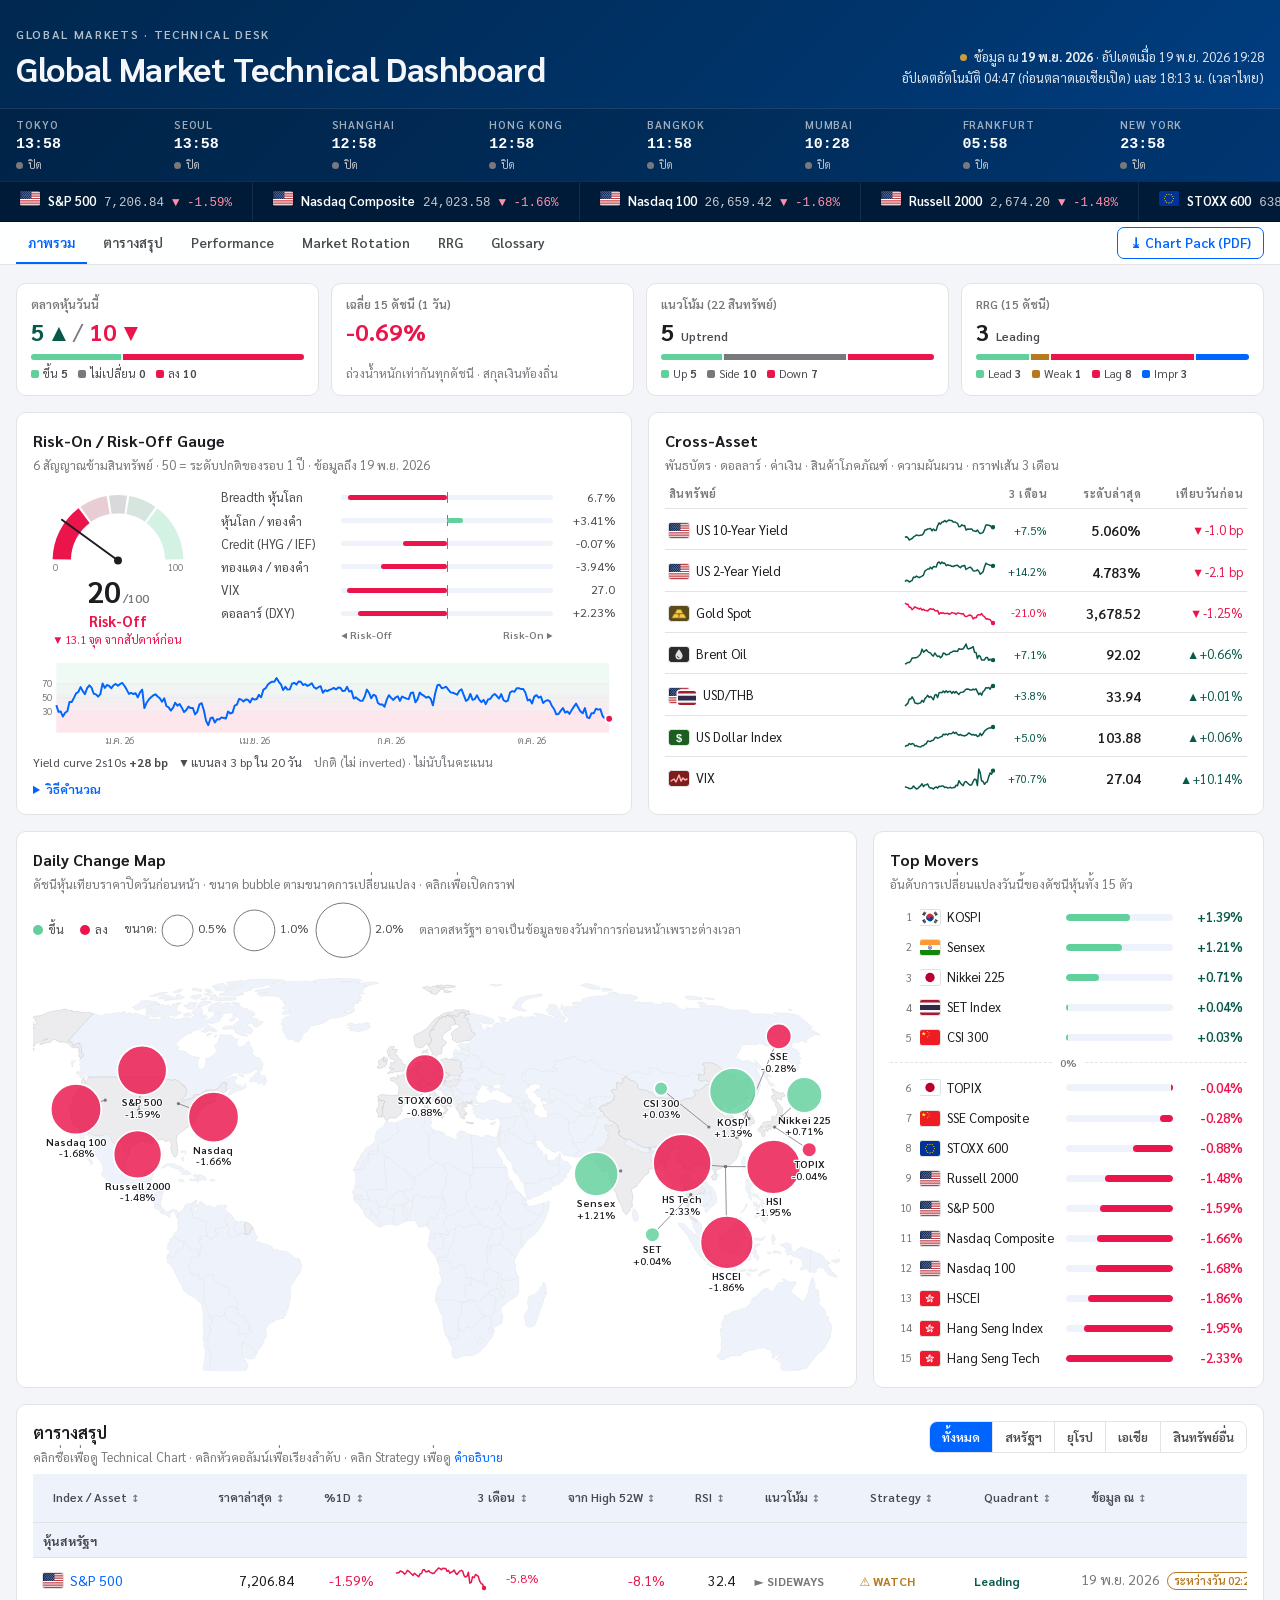
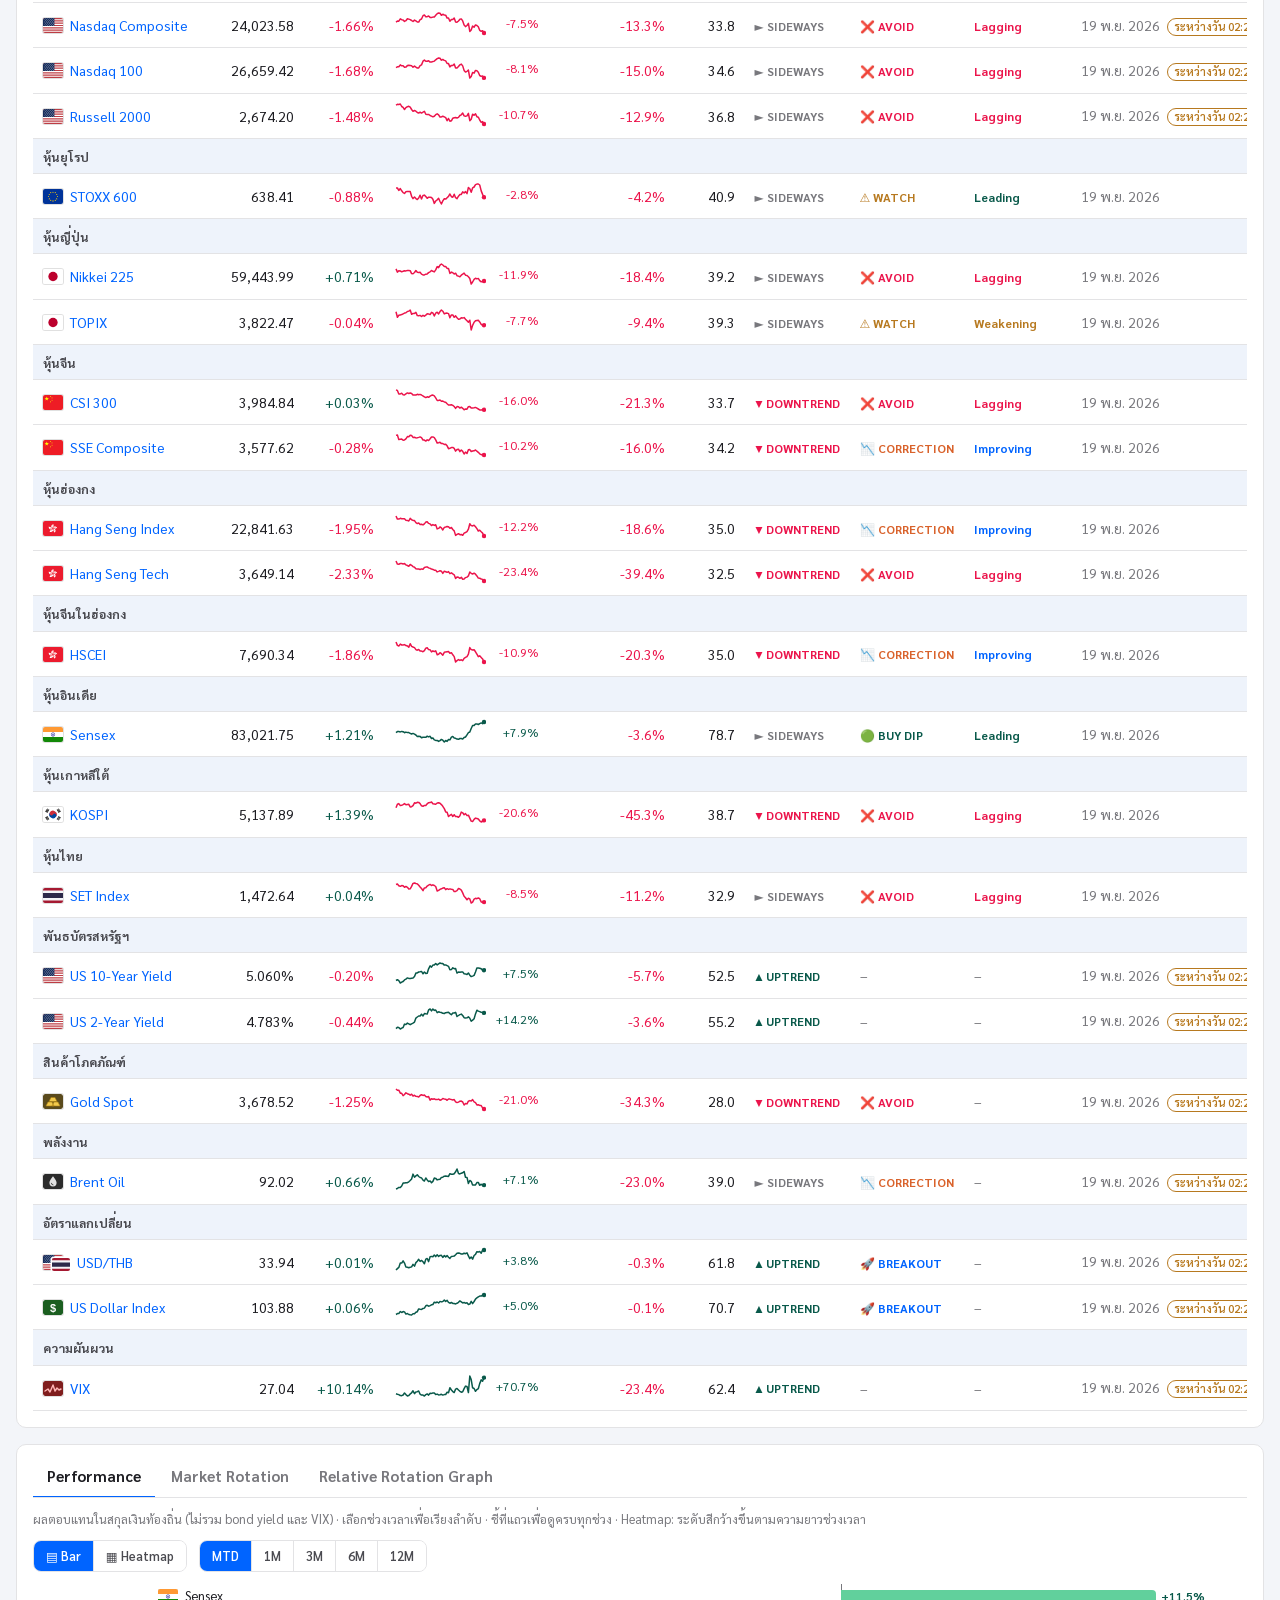
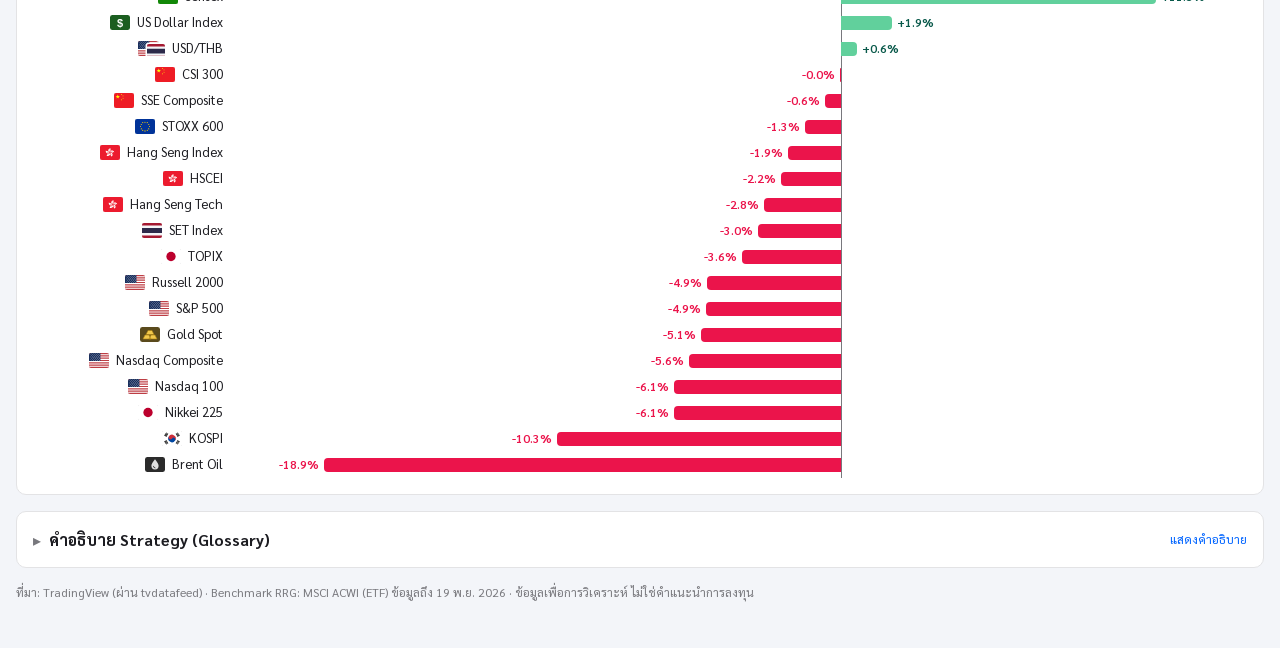
==== commit 3b8b506b: "Summary cards: title-case labels and hover summaries - Trend card: "Uptrend" and "Up / Side / Down" " ====
--- a/site/index.html
+++ b/site/index.html
@@ -6,7 +6,7 @@
 <title>Global Market Technical Dashboard</title>
 <link rel="preconnect" href="https://fonts.googleapis.com">
 <link rel="stylesheet" href="https://fonts.googleapis.com/css2?family=Sarabun:wght@400;500;600;700&display=swap">
-<link rel="stylesheet" href="assets/style.css?v=20261120c">
+<link rel="stylesheet" href="assets/style.css?v=20261120d">
 </head>
 <body>
 <header class="masthead">
@@ -221,9 +221,9 @@
 </div>
 <script src="assets/vendor/d3.min.js"></script>
 <script src="assets/vendor/topojson-client.min.js"></script>
-<script src="assets/common.js?v=20261120c"></script>
-<script src="assets/worldmap.js?v=20261120c"></script>
-<script src="assets/overview.js?v=20261120c"></script>
-<script src="assets/dashboard.js?v=20261120c"></script>
+<script src="assets/common.js?v=20261120d"></script>
+<script src="assets/worldmap.js?v=20261120d"></script>
+<script src="assets/overview.js?v=20261120d"></script>
+<script src="assets/dashboard.js?v=20261120d"></script>
 </body>
 </html>
--- a/site/assets/style.css
+++ b/site/assets/style.css
@@ -524,6 +524,15 @@
   max-width: 260px;
 }
 #tip b { display: block; margin-bottom: 1px; }
+/* summary-card tooltips: grouped name lists */
+#tip.wide { max-width: 360px; line-height: 1.45; }
+#tip .tt-g { margin-top: 6px; }
+#tip .tt-h { font-weight: 700; color: var(--text-2); font-size: 11.5px; }
+#tip .tt-h i { display: inline-block; width: 8px; height: 8px; border-radius: 2px; margin-right: 5px; }
+#tip .tt-l { color: var(--text); }
+#tip .tt-i { white-space: nowrap; }
+#tip .tt-n { margin-top: 6px; color: var(--text-3); font-size: 11.5px; }
+.pulse .tile { cursor: help; }
 
 footer.foot { color: var(--text-3); font-size: 12px; margin-top: 8px; }
 
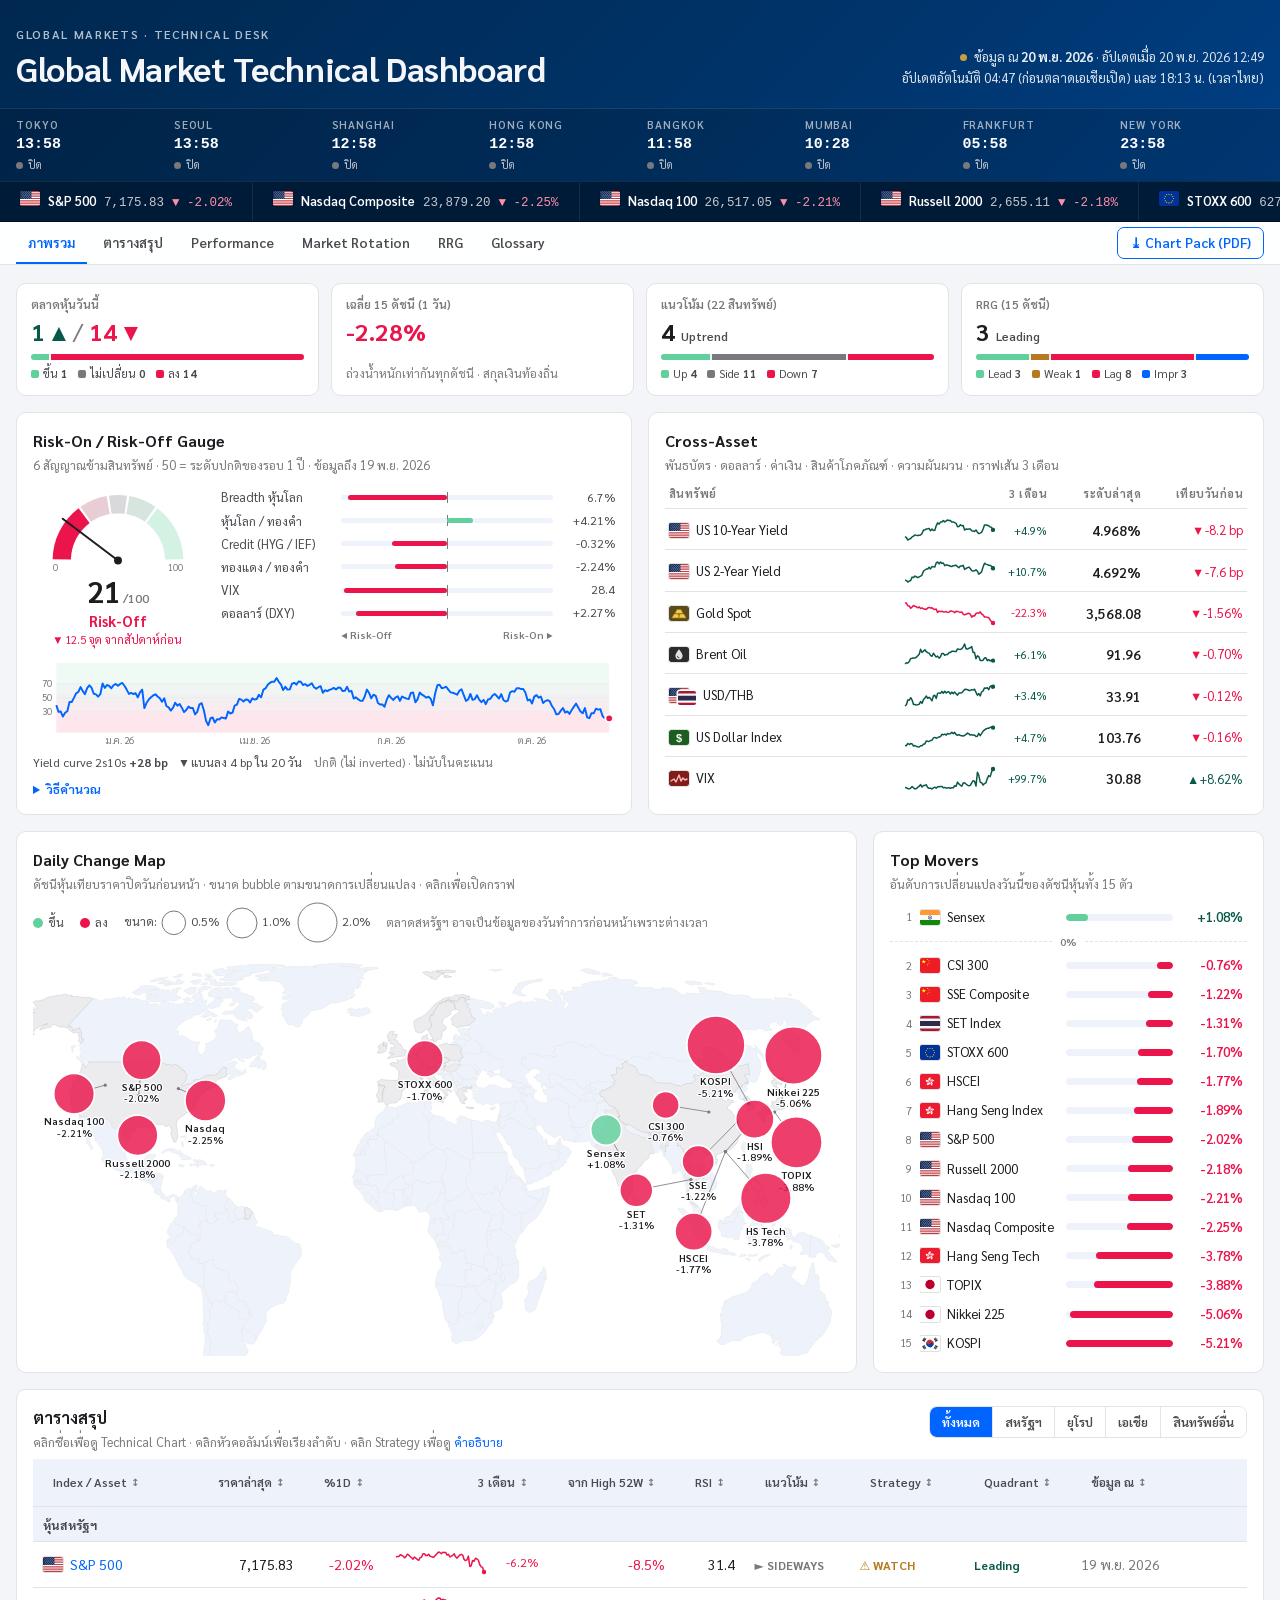
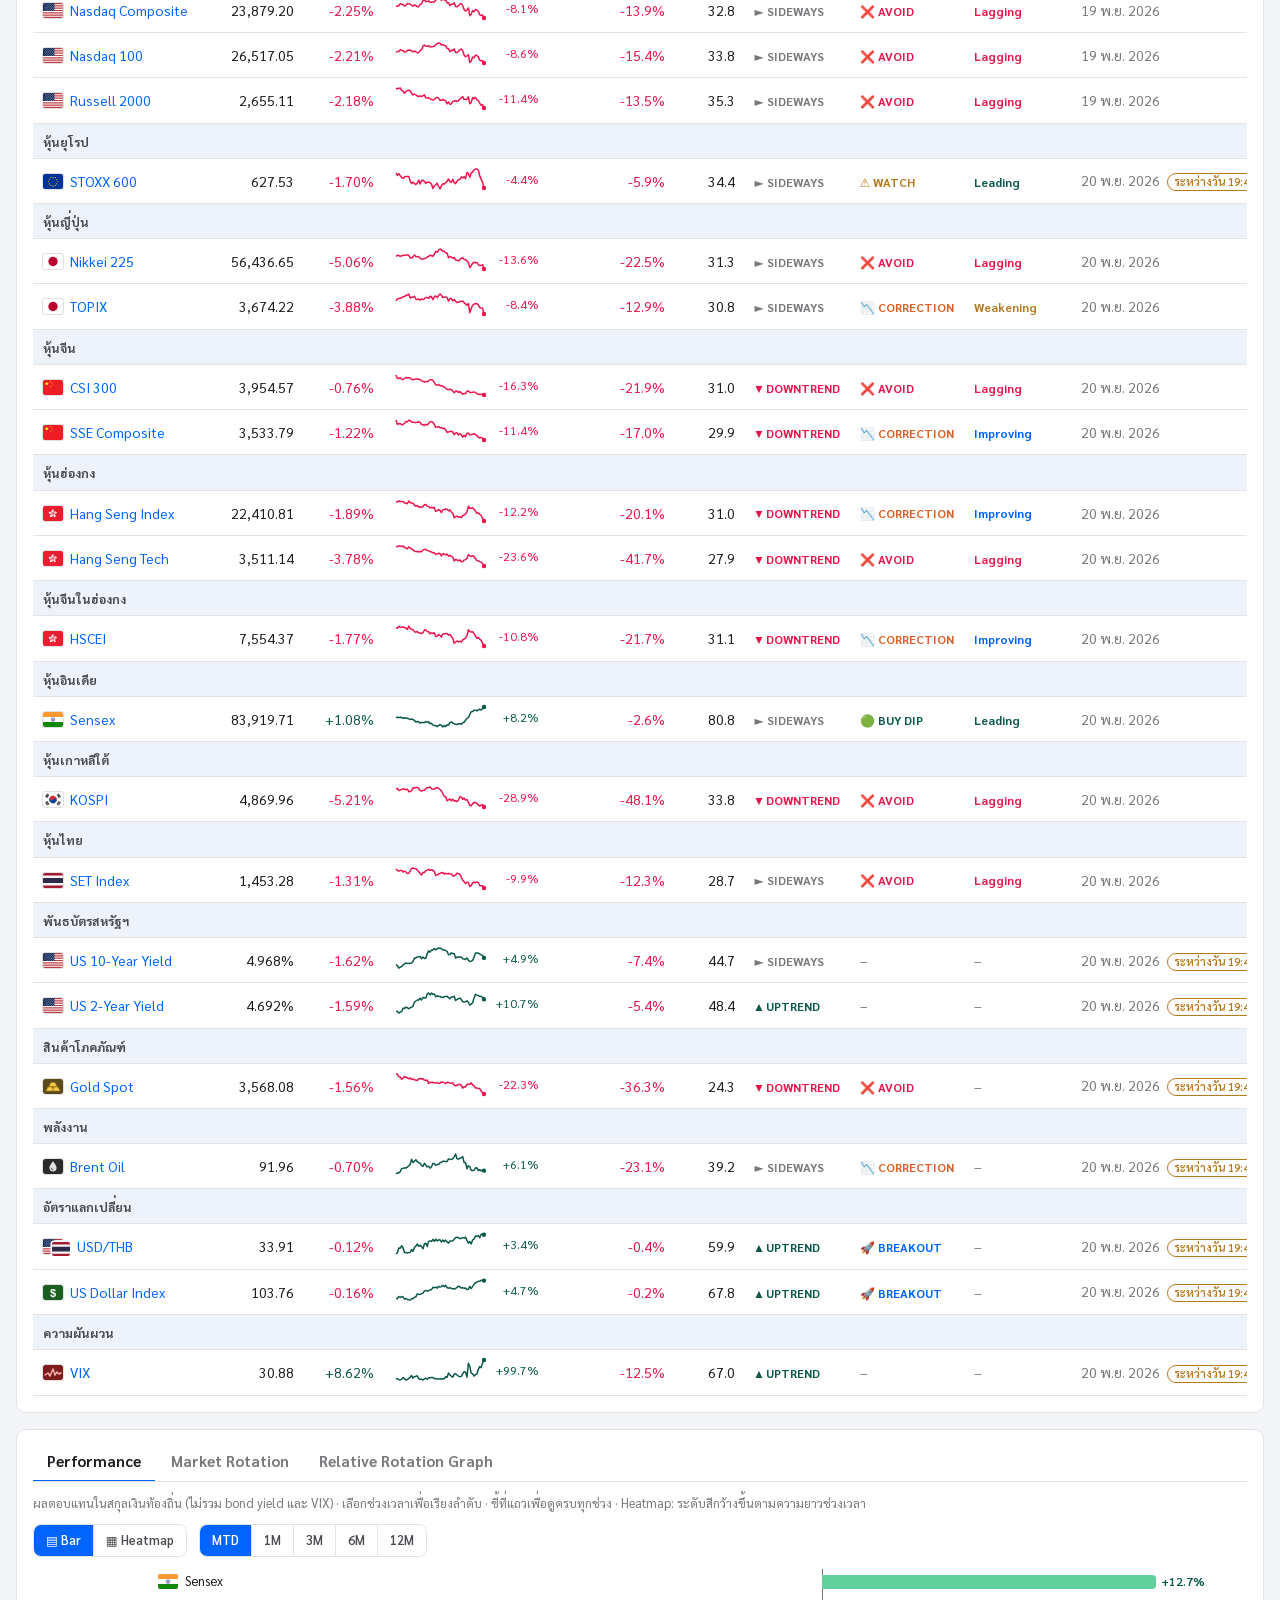
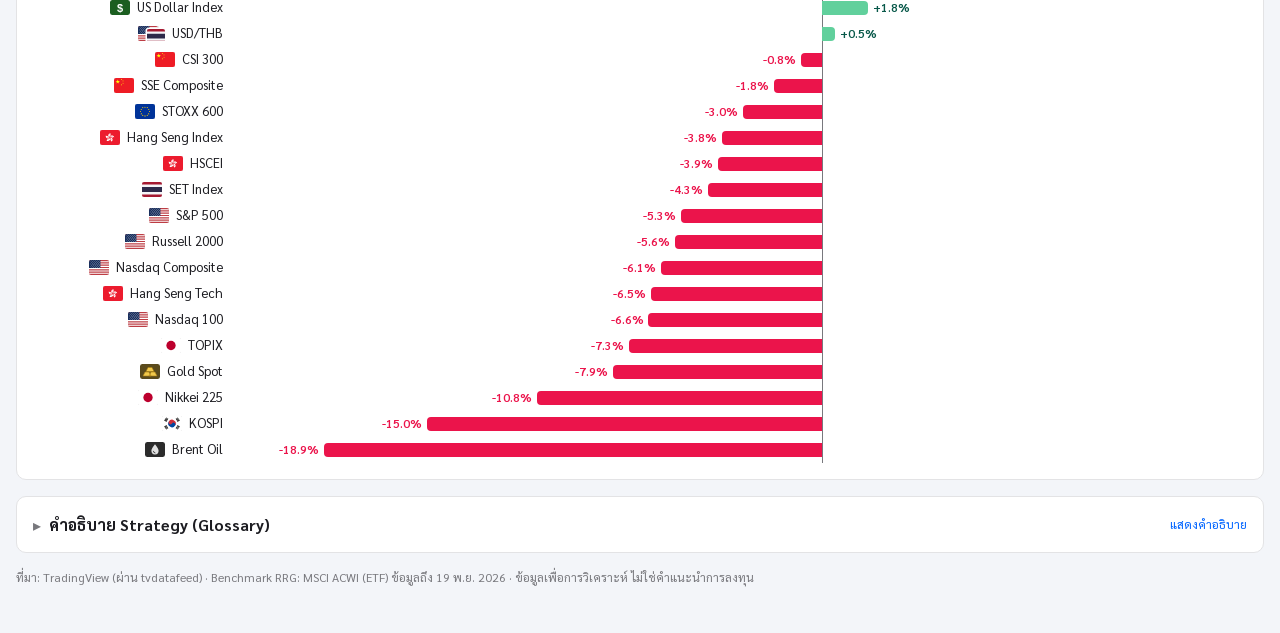
==== commit 1ee440cb: "Chart Pack: choose which assets go into the pack - pack.html opens with a picker: one row per equity" ====
--- a/site/index.html
+++ b/site/index.html
@@ -6,7 +6,7 @@
 <title>Global Market Technical Dashboard</title>
 <link rel="preconnect" href="https://fonts.googleapis.com">
 <link rel="stylesheet" href="https://fonts.googleapis.com/css2?family=Sarabun:wght@400;500;600;700&display=swap">
-<link rel="stylesheet" href="assets/style.css?v=20261120d">
+<link rel="stylesheet" href="assets/style.css?v=20261120e">
 </head>
 <body>
 <header class="masthead">
@@ -221,9 +221,9 @@
 </div>
 <script src="assets/vendor/d3.min.js"></script>
 <script src="assets/vendor/topojson-client.min.js"></script>
-<script src="assets/common.js?v=20261120d"></script>
-<script src="assets/worldmap.js?v=20261120d"></script>
-<script src="assets/overview.js?v=20261120d"></script>
-<script src="assets/dashboard.js?v=20261120d"></script>
+<script src="assets/common.js?v=20261120e"></script>
+<script src="assets/worldmap.js?v=20261120e"></script>
+<script src="assets/overview.js?v=20261120e"></script>
+<script src="assets/dashboard.js?v=20261120e"></script>
 </body>
 </html>
